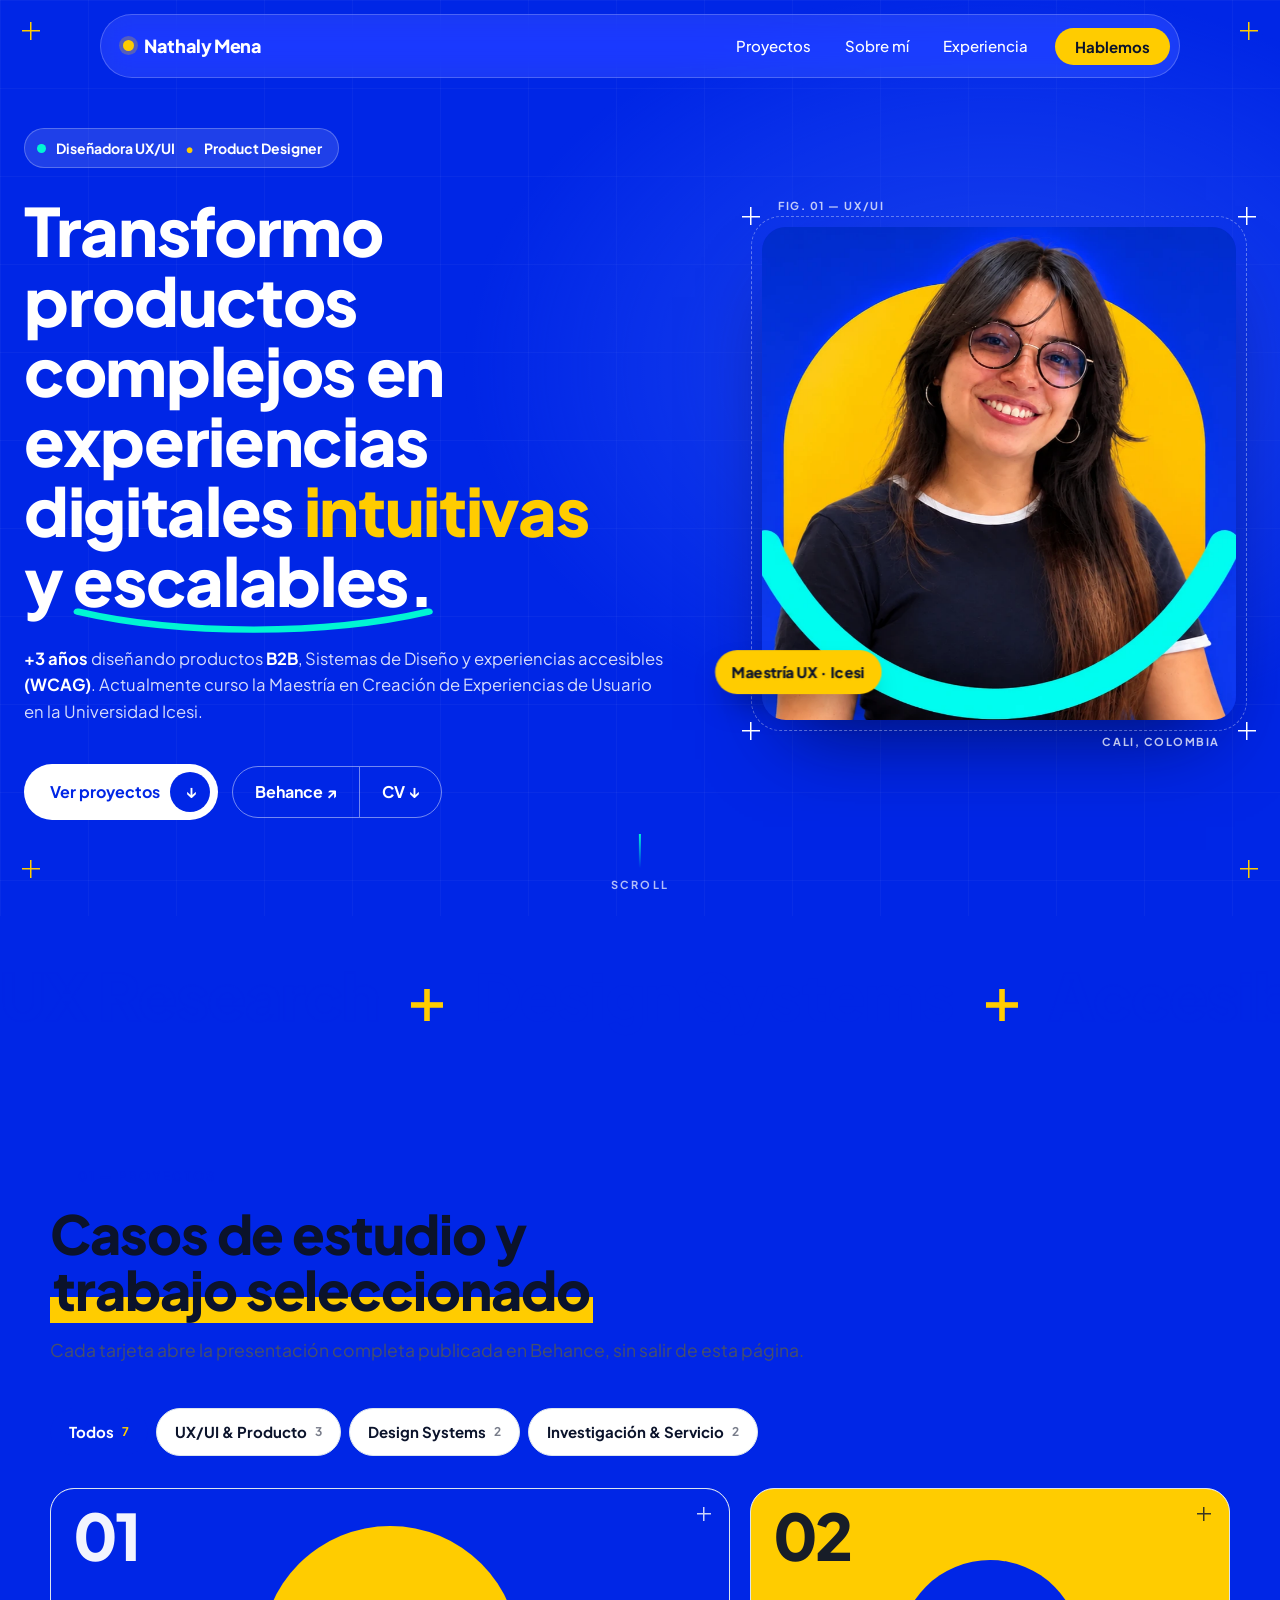
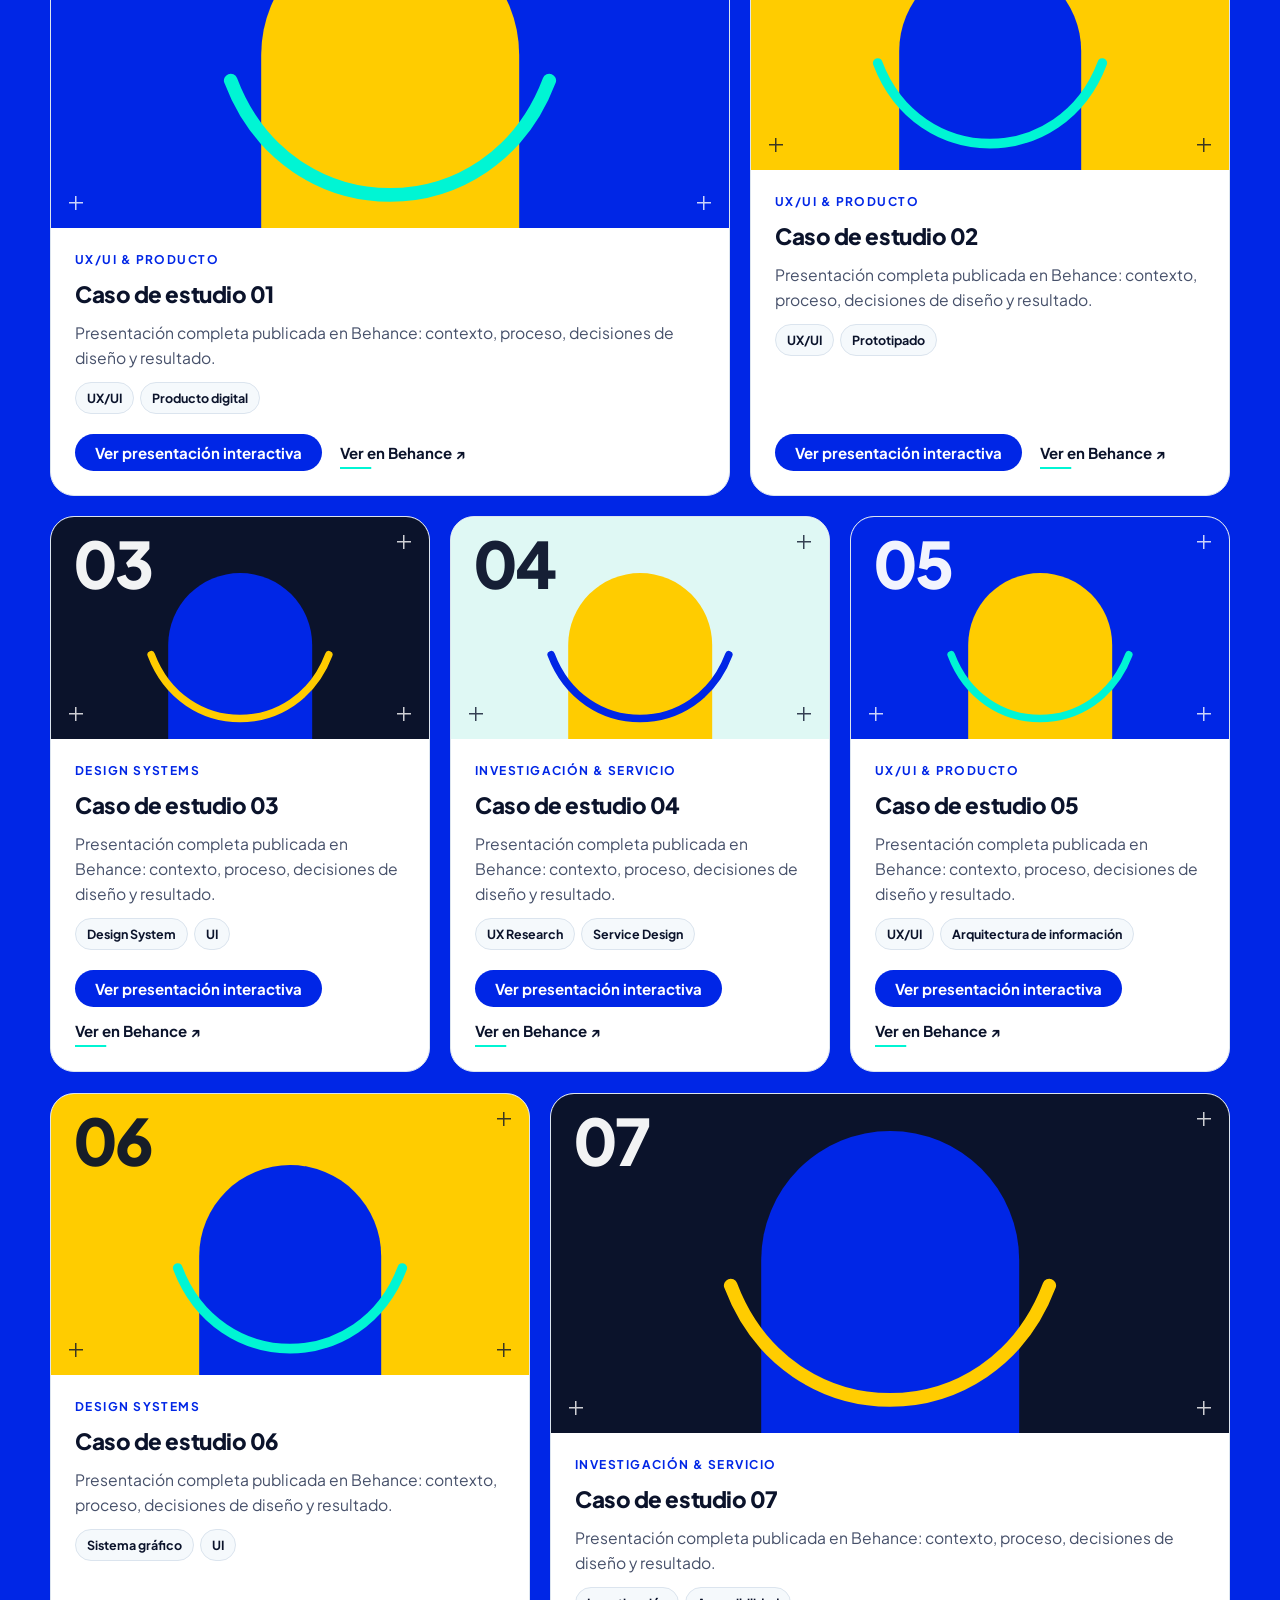
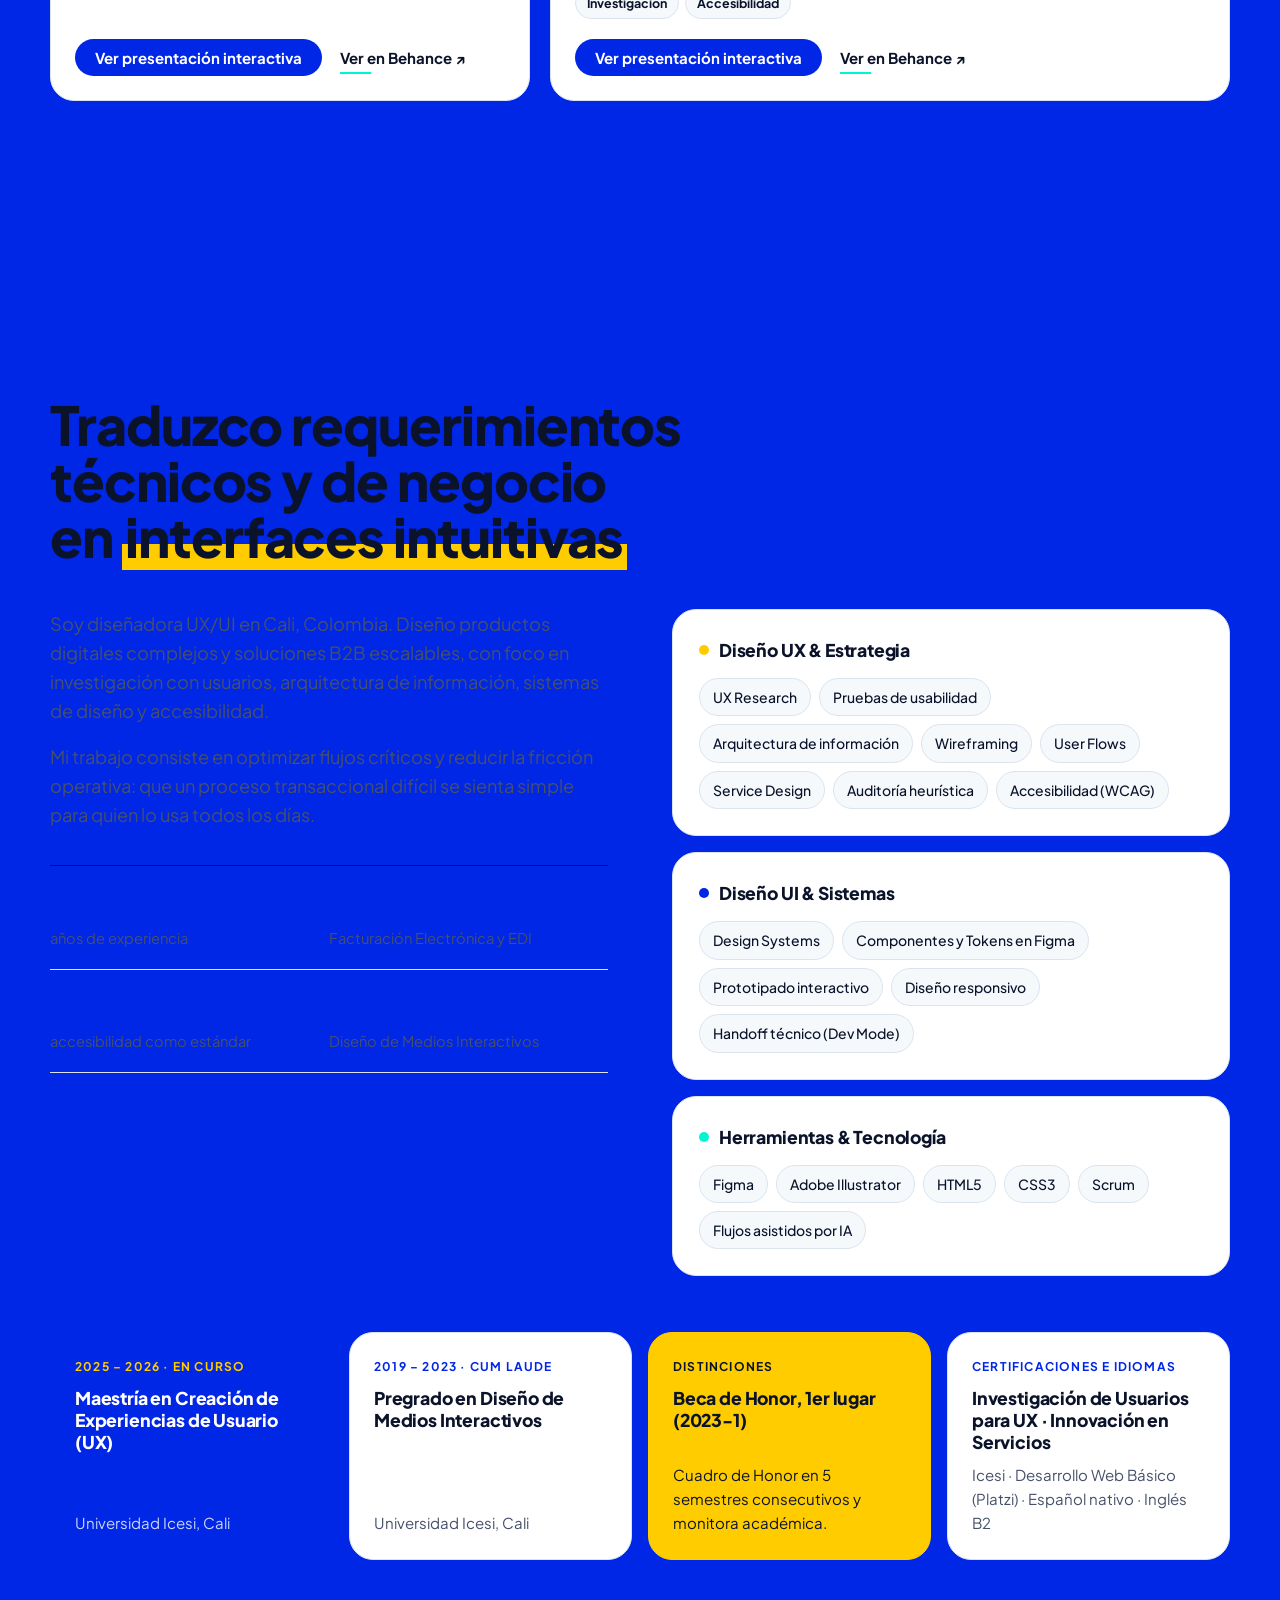
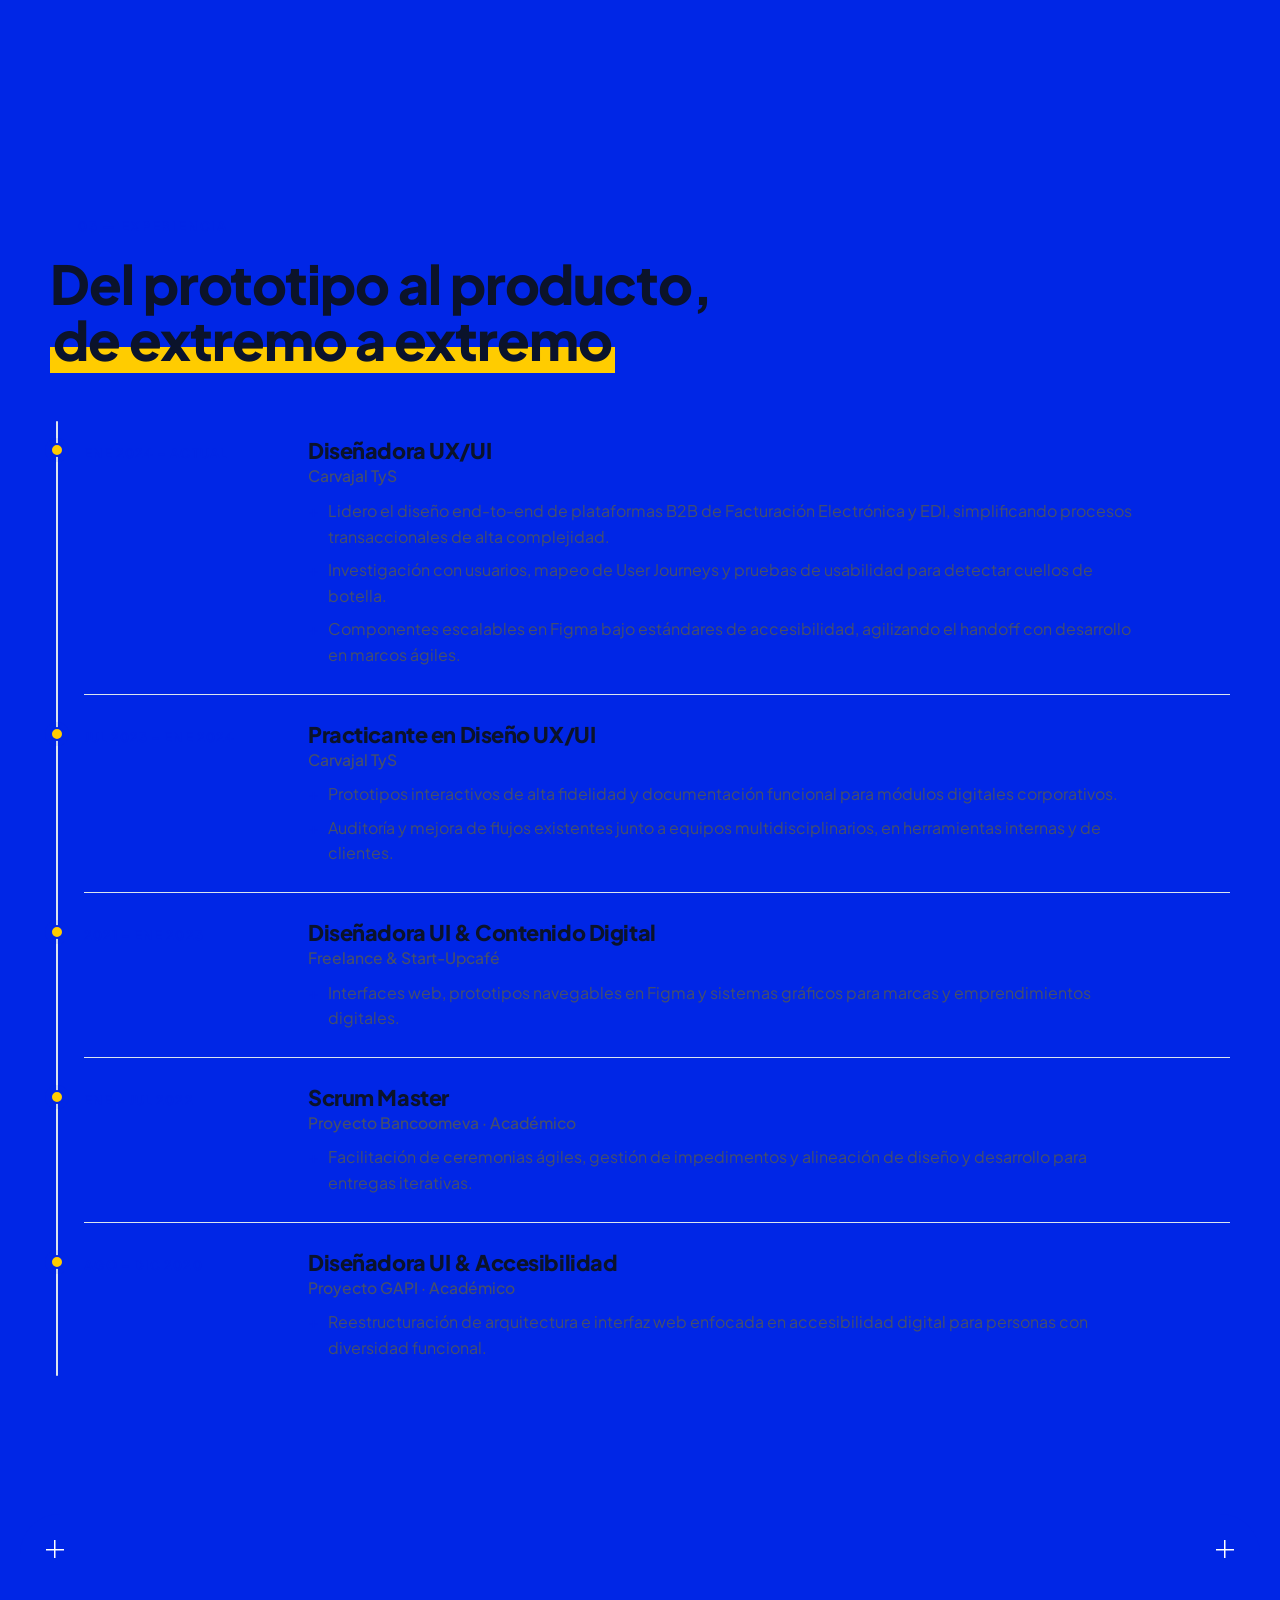
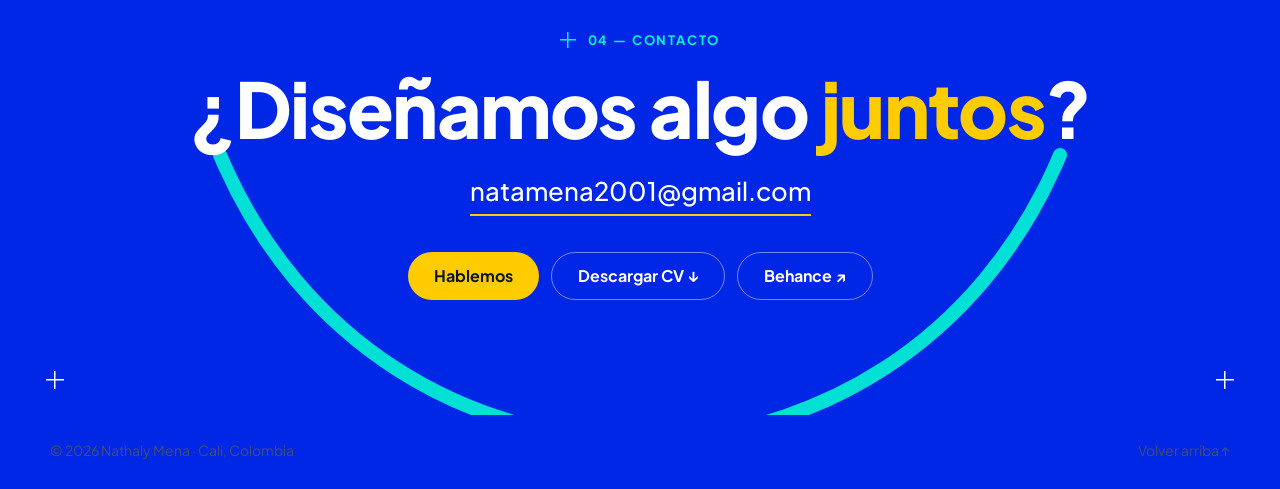
==== index.html @ 63a1308e "Add UX/UI portfolio site Co-Authored-By: Claude Fable 5.2 <noreply@anthropic.com> Claude-Session: ht" ====
<!DOCTYPE html>
<html lang="es">
<head>
<meta charset="utf-8">
<meta name="viewport" content="width=device-width, initial-scale=1">
<title>Nathaly Mena — Diseñadora UX/UI</title>
<meta name="description" content="Portafolio de Nathaly Mena, Diseñadora UX/UI y Product Designer. Productos B2B, Sistemas de Diseño y Accesibilidad (WCAG).">
<meta name="theme-color" content="#0026E6">
<link rel="preconnect" href="https://fonts.googleapis.com">
<link rel="preconnect" href="https://fonts.gstatic.com" crossorigin>
<link href="https://fonts.googleapis.com/css2?family=Plus+Jakarta+Sans:wght@400;500;700;800&display=swap" rel="stylesheet">
<script>document.documentElement.classList.add('js')</script>
<link rel="stylesheet" href="styles.css">
</head>
<body>

<div class="progress" aria-hidden="true"><span id="progressBar"></span></div>

<!-- Marcas de registro fijas (eco de la foto) -->
<div class="regmarks" aria-hidden="true">
  <i class="reg reg--tl"></i><i class="reg reg--tr"></i><i class="reg reg--bl"></i><i class="reg reg--br"></i>
</div>

<a class="skip" href="#proyectos">Saltar al contenido</a>

<!-- ============ NAV ============ -->
<nav class="nav" id="nav" aria-label="Principal">
  <a class="nav__brand" href="#inicio"><span class="nav__dot"></span>Nathaly Mena</a>
  <button class="nav__toggle" id="navToggle" aria-expanded="false" aria-controls="navLinks" aria-label="Abrir menú"><span></span><span></span></button>
  <div class="nav__links" id="navLinks">
    <a href="#proyectos">Proyectos</a>
    <a href="#sobre-mi">Sobre mí</a>
    <a href="#experiencia">Experiencia</a>
    <a class="btn btn--yellow btn--sm" href="#contacto">Hablemos</a>
  </div>
</nav>

<!-- ============ HERO ============ -->
<header class="hero" id="inicio">
  <div class="hero__panel">
    <div class="hero__grid" aria-hidden="true"></div>
    <div class="hero__inner">
      <div class="hero__copy">
        <p class="badge" data-reveal><span class="badge__pulse"></span>Diseñadora UX/UI <b>•</b> Product Designer</p>
        <h1 class="hero__title" data-reveal style="--d:.08s">
          Transformo productos complejos en experiencias digitales
          <span class="hl">intuitivas</span> y
          <span class="arc-word">escalables.<svg viewBox="0 0 300 26" preserveAspectRatio="none" aria-hidden="true"><path d="M4 4 C 90 30, 210 30, 296 4"/></svg></span>
        </h1>
        <p class="hero__sub" data-reveal style="--d:.16s">
          <strong>+3 años</strong> diseñando productos <strong>B2B</strong>, Sistemas de Diseño y experiencias accesibles
          <strong>(WCAG)</strong>. Actualmente curso la Maestría en Creación de Experiencias de Usuario en la Universidad Icesi.
        </p>
        <div class="hero__cta" data-reveal style="--d:.24s">
          <a class="btn btn--hero" href="#proyectos">Ver proyectos <span class="btn__ico" aria-hidden="true">↓</span></a>
          <span class="split">
            <a data-behance href="https://www.behance.net/" target="_blank" rel="noopener">Behance <span aria-hidden="true">↗</span></a>
            <a href="./assets/CV-Nathaly-Mena.pdf" download>CV <span aria-hidden="true">↓</span></a>
          </span>
        </div>
      </div>

      <div class="hero__visual" data-reveal style="--d:.2s">
        <div class="frame" id="frame">
          <i class="reg reg--tl"></i><i class="reg reg--tr"></i><i class="reg reg--bl"></i><i class="reg reg--br"></i>
          <div class="frame__img">
            <img src="./assets/nathaly-hero.png" alt="Retrato de Nathaly Mena sonriendo, sobre fondo azul con una cápsula amarilla y un arco turquesa" width="1672" height="941" fetchpriority="high">
          </div>
          <span class="frame__tag frame__tag--a">FIG. 01 — UX/UI</span>
          <span class="frame__tag frame__tag--b">Cali, Colombia</span>
          <span class="frame__chip">Maestría UX · Icesi</span>
        </div>
      </div>
    </div>
    <a class="hero__scroll" href="#proyectos" aria-label="Bajar a proyectos"><span></span>Scroll</a>
  </div>
</header>

<!-- ============ CINTA DE DISCIPLINAS ============ -->
<div class="tape" aria-hidden="true">
  <div class="tape__row" id="tape">
    <span>UX Research</span><i>+</i><span>Design Systems</span><i>+</i><span>Accesibilidad WCAG</span><i>+</i><span>Service Design</span><i>+</i><span>Prototipado</span><i>+</i><span>Arquitectura de información</span><i>+</i><span>UX Research</span><i>+</i><span>Design Systems</span><i>+</i><span>Accesibilidad WCAG</span><i>+</i>
  </div>
</div>

<main>
<!-- ============ PROYECTOS ============ -->
<section class="section" id="proyectos">
  <div class="wrap">
    <div class="head" data-reveal>
      <p class="eyebrow"><i class="plus"></i>01 — Proyectos</p>
      <h2>Casos de estudio y <mark>trabajo seleccionado</mark></h2>
      <p class="lead">Cada tarjeta abre la presentación completa publicada en Behance, sin salir de esta página.</p>
    </div>

    <div class="filters" role="group" aria-label="Filtrar proyectos por categoría" data-reveal id="filters"></div>

    <div class="grid" id="grid" aria-live="polite"></div>
  </div>
</section>

<!-- ============ SOBRE MÍ ============ -->
<section class="section" id="sobre-mi">
  <div class="wrap">
    <div class="head" data-reveal>
      <p class="eyebrow"><i class="plus"></i>02 — Sobre mí</p>
      <h2>Traduzco requerimientos técnicos y de negocio en <mark>interfaces intuitivas</mark></h2>
    </div>

    <div class="about">
      <div class="about__text" data-reveal>
        <p>Soy diseñadora UX/UI en Cali, Colombia. Diseño productos digitales complejos y soluciones B2B escalables, con foco en investigación con usuarios, arquitectura de información, sistemas de diseño y accesibilidad.</p>
        <p>Mi trabajo consiste en optimizar flujos críticos y reducir la fricción operativa: que un proceso transaccional difícil se sienta simple para quien lo usa todos los días.</p>
        <ul class="facts">
          <li><b>+3</b><span>años de experiencia</span></li>
          <li><b>B2B</b><span>Facturación Electrónica y EDI</span></li>
          <li><b>WCAG</b><span>accesibilidad como estándar</span></li>
          <li><b>Cum Laude</b><span>Diseño de Medios Interactivos</span></li>
        </ul>
      </div>

      <div class="about__cards">
        <article class="card" data-reveal="scale">
          <h3>Diseño UX &amp; Estrategia</h3>
          <ul class="chips"><li>UX Research</li><li>Pruebas de usabilidad</li><li>Arquitectura de información</li><li>Wireframing</li><li>User Flows</li><li>Service Design</li><li>Auditoría heurística</li><li>Accesibilidad (WCAG)</li></ul>
        </article>
        <article class="card" data-reveal="scale" style="--d:.08s">
          <h3>Diseño UI &amp; Sistemas</h3>
          <ul class="chips"><li>Design Systems</li><li>Componentes y Tokens en Figma</li><li>Prototipado interactivo</li><li>Diseño responsivo</li><li>Handoff técnico (Dev Mode)</li></ul>
        </article>
        <article class="card" data-reveal="scale" style="--d:.16s">
          <h3>Herramientas &amp; Tecnología</h3>
          <ul class="chips"><li>Figma</li><li>Adobe Illustrator</li><li>HTML5</li><li>CSS3</li><li>Scrum</li><li>Flujos asistidos por IA</li></ul>
        </article>
      </div>
    </div>

    <div class="edu">
      <article class="edu__item edu__item--blue" data-reveal="scale">
        <span class="edu__date">2025 – 2026 · En curso</span>
        <h3>Maestría en Creación de Experiencias de Usuario (UX)</h3>
        <p>Universidad Icesi, Cali</p>
      </article>
      <article class="edu__item" data-reveal="scale" style="--d:.08s">
        <span class="edu__date">2019 – 2023 · Cum Laude</span>
        <h3>Pregrado en Diseño de Medios Interactivos</h3>
        <p>Universidad Icesi, Cali</p>
      </article>
      <article class="edu__item edu__item--yellow" data-reveal="scale" style="--d:.16s">
        <span class="edu__date">Distinciones</span>
        <h3>Beca de Honor, 1er lugar (2023-1)</h3>
        <p>Cuadro de Honor en 5 semestres consecutivos y monitora académica.</p>
      </article>
      <article class="edu__item" data-reveal="scale" style="--d:.24s">
        <span class="edu__date">Certificaciones e idiomas</span>
        <h3>Investigación de Usuarios para UX · Innovación en Servicios</h3>
        <p>Icesi · Desarrollo Web Básico (Platzi) · Español nativo · Inglés B2</p>
      </article>
    </div>
  </div>
</section>

<!-- ============ EXPERIENCIA ============ -->
<section class="section" id="experiencia">
  <div class="wrap">
    <div class="head" data-reveal>
      <p class="eyebrow"><i class="plus"></i>03 — Experiencia</p>
      <h2>Del prototipo al producto, <mark>de extremo a extremo</mark></h2>
    </div>

    <ol class="timeline" id="timeline">
      <span class="timeline__fill" id="timelineFill" aria-hidden="true"></span>
      <li data-reveal>
        <div class="tl__when">Ene 2024 – Actual</div>
        <div class="tl__body">
          <h3>Diseñadora UX/UI <span>Carvajal TyS</span></h3>
          <ul>
            <li>Lidero el diseño end-to-end de plataformas B2B de Facturación Electrónica y EDI, simplificando procesos transaccionales de alta complejidad.</li>
            <li>Investigación con usuarios, mapeo de User Journeys y pruebas de usabilidad para detectar cuellos de botella.</li>
            <li>Componentes escalables en Figma bajo estándares de accesibilidad, agilizando el handoff con desarrollo en marcos ágiles.</li>
          </ul>
        </div>
      </li>
      <li data-reveal>
        <div class="tl__when">Jul 2023 – Ene 2024</div>
        <div class="tl__body">
          <h3>Practicante en Diseño UX/UI <span>Carvajal TyS</span></h3>
          <ul>
            <li>Prototipos interactivos de alta fidelidad y documentación funcional para módulos digitales corporativos.</li>
            <li>Auditoría y mejora de flujos existentes junto a equipos multidisciplinarios, en herramientas internas y de clientes.</li>
          </ul>
        </div>
      </li>
      <li data-reveal>
        <div class="tl__when">2021 – Ene 2023</div>
        <div class="tl__body">
          <h3>Diseñadora UI &amp; Contenido Digital <span>Freelance &amp; Start-Upcafé</span></h3>
          <ul>
            <li>Interfaces web, prototipos navegables en Figma y sistemas gráficos para marcas y emprendimientos digitales.</li>
          </ul>
        </div>
      </li>
      <li data-reveal>
        <div class="tl__when">Ene – Jul 2022</div>
        <div class="tl__body">
          <h3>Scrum Master <span>Proyecto Bancoomeva · Académico</span></h3>
          <ul>
            <li>Facilitación de ceremonias ágiles, gestión de impedimentos y alineación de diseño y desarrollo para entregas iterativas.</li>
          </ul>
        </div>
      </li>
      <li data-reveal>
        <div class="tl__when">Ago – Dic 2020</div>
        <div class="tl__body">
          <h3>Diseñadora UI &amp; Accesibilidad <span>Proyecto GAPI · Académico</span></h3>
          <ul>
            <li>Reestructuración de arquitectura e interfaz web enfocada en accesibilidad digital para personas con diversidad funcional.</li>
          </ul>
        </div>
      </li>
    </ol>
  </div>
</section>
</main>

<!-- ============ CONTACTO ============ -->
<footer class="contact" id="contacto">
  <div class="contact__panel" data-reveal="scale">
    <i class="reg reg--tl"></i><i class="reg reg--tr"></i><i class="reg reg--bl"></i><i class="reg reg--br"></i>
    <svg class="contact__arc" viewBox="0 0 900 320" aria-hidden="true"><path d="M30 20 C 190 400, 710 400, 870 20"/></svg>
    <p class="eyebrow eyebrow--light"><i class="plus"></i>04 — Contacto</p>
    <h2>¿Diseñamos algo <span class="hl">juntos</span>?</h2>
    <a class="contact__mail" href="mailto:natamena2001@gmail.com">natamena2001@gmail.com</a>
    <div class="contact__cta">
      <a class="btn btn--yellow" href="mailto:natamena2001@gmail.com">Hablemos</a>
      <a class="btn btn--ghost" href="./assets/CV-Nathaly-Mena.pdf" download>Descargar CV ↓</a>
      <a class="btn btn--ghost" data-behance href="https://www.behance.net/" target="_blank" rel="noopener">Behance ↗</a>
    </div>
  </div>
  <div class="foot wrap">
    <span>© <span id="year"></span> Nathaly Mena · Cali, Colombia</span>
    <a href="#inicio">Volver arriba ↑</a>
  </div>
</footer>

<!-- ============ MODAL BEHANCE ============ -->
<dialog class="modal" id="modal" aria-labelledby="modalTitle">
  <div class="modal__bar">
    <div>
      <p class="modal__cat" id="modalCat"></p>
      <h3 id="modalTitle"></h3>
    </div>
    <div class="modal__tools">
      <span class="modal__count" id="modalCount"></span>
      <button class="icon" id="modalPrev" aria-label="Proyecto anterior">←</button>
      <button class="icon" id="modalNext" aria-label="Proyecto siguiente">→</button>
      <a class="btn btn--sm btn--line" id="modalLink" target="_blank" rel="noopener">Abrir en Behance ↗</a>
      <button class="icon icon--close" id="modalClose" aria-label="Cerrar presentación">✕</button>
    </div>
  </div>
  <div class="modal__stage" id="modalStage">
    <div class="modal__loader" id="modalLoader"><i class="reg"></i><span>Cargando presentación…</span></div>
  </div>
</dialog>

<script src="script.js"></script>
</body>
</html>
---- styles.css ----
/* =========================================================
   Nathaly Mena — Portafolio UX/UI
   ========================================================= */
:root{
  --blue:#0026E6; --yellow:#FFCC00; --teal:#00F5D4;
  --base:#F5F9FC; --ink:#0B132B;
  --ink-2:#46506a; --line:#dbe4ee; --white:#fff;
  --r:24px; --ease:cubic-bezier(.2,.7,.2,1);
  --hero-p:0;               /* progreso de salida del hero (0→1), lo fija JS */
  --font:"Plus Jakarta Sans",system-ui,-apple-system,"Segoe UI",sans-serif;
}
*,*::before,*::after{box-sizing:border-box}
html{scroll-behavior:smooth;scroll-padding-top:96px;-webkit-text-size-adjust:100%}
body{
  margin:0;font-family:var(--font);color:var(--ink);line-height:1.6;font-size:17px;
  /* transición de color ligada al scroll: azul → base */
  background:color-mix(in srgb,var(--blue) calc((1 - var(--hero-p))*100%),var(--base));
  -webkit-font-smoothing:antialiased;overflow-x:hidden;
}
h1,h2,h3,p,ul,ol{margin:0}
ul,ol{padding:0;list-style:none}
a{color:inherit;text-decoration:none}
img{max-width:100%;display:block}
button{font:inherit;color:inherit;cursor:pointer;border:0;background:none}
h1,h2{letter-spacing:-.02em;font-weight:800;line-height:1.05;text-wrap:balance}
:focus-visible{outline:3px solid var(--teal);outline-offset:3px;border-radius:6px}
.wrap{width:min(1180px,100% - 48px);margin-inline:auto}
.skip{position:fixed;left:16px;top:-80px;z-index:200;background:var(--yellow);padding:10px 16px;border-radius:10px;font-weight:700}
.skip:focus{top:16px}

/* ---------- Barra de progreso ---------- */
.progress{position:fixed;inset:0 0 auto 0;height:3px;z-index:120;pointer-events:none}
.progress span{display:block;height:100%;transform-origin:0 50%;transform:scaleX(0);
  background:linear-gradient(90deg,var(--blue),var(--yellow))}
body:not(.past-hero) .progress span{background:linear-gradient(90deg,var(--teal),var(--yellow))}

/* ---------- Marcas de registro (+) ---------- */
.reg,.plus{position:absolute;width:18px;height:18px;display:block;color:inherit;
  background:
    linear-gradient(currentColor,currentColor) center/100% 1.5px no-repeat,
    linear-gradient(currentColor,currentColor) center/1.5px 100% no-repeat;
  transition:color .5s,transform .8s var(--ease)}
.reg--tl{top:0;left:0}.reg--tr{top:0;right:0}.reg--bl{bottom:0;left:0}.reg--br{bottom:0;right:0}
.regmarks{position:fixed;inset:22px;z-index:90;pointer-events:none;color:#fff}
.regmarks .reg{transform:rotate(var(--rot,0deg))}
.past-hero .regmarks{color:var(--blue)}
.regmarks.is-lit{color:var(--yellow)}
.past-hero .regmarks.is-lit{color:var(--teal);filter:drop-shadow(0 0 6px rgba(0,245,212,.8))}
@media (max-width:900px){.regmarks{display:none}}

/* ---------- Botones ---------- */
.btn{display:inline-flex;align-items:center;gap:10px;padding:15px 26px;border-radius:999px;font-weight:700;
  font-size:16px;line-height:1;transition:transform .35s var(--ease),box-shadow .35s,background .25s,color .25s;white-space:nowrap}
.btn:hover{transform:translateY(-2px)}
.btn--sm{padding:11px 20px;font-size:15px}
.btn--yellow{background:var(--yellow);color:var(--ink)}
.btn--yellow:hover{box-shadow:0 10px 30px -8px rgba(255,204,0,.75)}
.btn--blue{background:var(--blue);color:#fff}
.btn--blue:hover{box-shadow:0 12px 28px -10px rgba(0,38,230,.7)}
.btn--hero{background:#fff;color:var(--blue);padding:8px 8px 8px 26px}
.btn--hero:hover{box-shadow:0 14px 34px -12px rgba(0,0,0,.5)}
.btn__ico{display:grid;place-items:center;width:40px;height:40px;border-radius:50%;background:var(--blue);color:#fff;transition:background .25s,color .25s,transform .35s var(--ease)}
.btn--hero:hover .btn__ico{background:var(--yellow);color:var(--ink);transform:translateY(3px)}
.btn--ghost{border:1.5px solid rgba(255,255,255,.45);color:#fff}
.btn--ghost:hover{background:#fff;color:var(--blue);border-color:#fff}
.btn--line{border:1.5px solid var(--line);color:var(--ink)}
.btn--line:hover{border-color:var(--blue);color:var(--blue)}
.split{display:inline-flex;border:1.5px solid rgba(255,255,255,.45);border-radius:999px;overflow:hidden;font-weight:700;font-size:16px}
.split a{padding:17px 22px;line-height:1;transition:background .25s,color .25s}
.split a+a{border-left:1.5px solid rgba(255,255,255,.45)}
.split a:hover{background:var(--yellow);color:var(--ink)}

/* ---------- Nav (glassmorphism) ---------- */
.nav{position:fixed;top:14px;left:50%;translate:-50% 0;z-index:100;width:min(1080px,100% - 28px);
  display:flex;align-items:center;justify-content:space-between;gap:16px;padding:9px 9px 9px 22px;border-radius:999px;
  color:#fff;background:rgba(255,255,255,.1);border:1px solid rgba(255,255,255,.22);
  -webkit-backdrop-filter:blur(16px) saturate(160%);backdrop-filter:blur(16px) saturate(160%);
  transition:background .45s,color .45s,border-color .45s,box-shadow .45s}
.past-hero .nav{color:var(--ink);background:rgba(245,249,252,.72);border-color:rgba(11,19,43,.08);box-shadow:0 10px 40px -18px rgba(11,19,43,.3)}
.nav__brand{display:flex;align-items:center;gap:10px;font-weight:800;letter-spacing:-.02em;font-size:18px}
.nav__dot{width:11px;height:11px;border-radius:50%;background:var(--yellow);box-shadow:0 0 0 4px rgba(255,204,0,.25)}
.nav__links{display:flex;align-items:center;gap:4px}
.nav__links>a:not(.btn){padding:10px 15px;border-radius:999px;font-weight:500;font-size:15px;position:relative;transition:background .25s}
.nav__links>a:not(.btn):hover{background:rgba(255,255,255,.16)}
.past-hero .nav__links>a:not(.btn):hover{background:rgba(0,38,230,.08)}
.nav__links>a.is-active::after{content:"";position:absolute;left:15px;right:15px;bottom:4px;height:2px;border-radius:2px;background:var(--teal)}
.past-hero .nav__links>a.is-active::after{background:var(--blue)}
.nav__links .btn{margin-left:8px}
.nav__toggle{display:none;width:44px;height:44px;border-radius:50%;position:relative}
.nav__toggle span{position:absolute;left:12px;right:12px;height:2px;background:currentColor;border-radius:2px;transition:transform .3s,top .3s}
.nav__toggle span:first-child{top:17px}.nav__toggle span:last-child{top:25px}
.nav__toggle[aria-expanded=true] span:first-child{top:21px;transform:rotate(45deg)}
.nav__toggle[aria-expanded=true] span:last-child{top:21px;transform:rotate(-45deg)}
@media (max-width:760px){
  .nav{border-radius:26px;flex-wrap:wrap;padding:8px 8px 8px 18px}
  .nav__toggle{display:block}
  .nav__links{flex-basis:100%;flex-direction:column;align-items:stretch;gap:2px;display:none;padding:6px 4px 8px}
  .nav.is-open{background:rgba(11,19,43,.9);color:#fff}
  .nav.is-open .nav__links{display:flex}
  .nav__links .btn{margin:8px 0 0;justify-content:center}
}

/* ---------- Hero ---------- */
.hero{position:relative}
.hero__panel{position:relative;min-height:100svh;background:var(--blue);color:#fff;overflow:hidden;display:flex;align-items:center;
  transform-origin:50% 100%;
  transform:scale(calc(1 - var(--hero-p)*.05));
  border-radius:calc(var(--hero-p)*44px)}
.hero__grid{position:absolute;inset:0;opacity:.5;
  background:
    radial-gradient(60% 60% at 78% 40%,rgba(64,110,255,.9),transparent 70%),
    linear-gradient(rgba(255,255,255,.07) 1px,transparent 1px) 0 0/100% 88px,
    linear-gradient(90deg,rgba(255,255,255,.07) 1px,transparent 1px) 0 0/88px 100%;
  transform:translateY(calc(var(--hero-p)*60px))}
.hero__inner{position:relative;width:min(1240px,100% - 48px);margin-inline:auto;padding:128px 0 96px;
  display:grid;grid-template-columns:1.12fr .88fr;gap:clamp(32px,5vw,80px);align-items:center}
.hero__copy{transform:translateY(calc(var(--hero-p)*-40px));opacity:calc(1 - var(--hero-p)*.9)}
.badge{display:inline-flex;align-items:center;gap:10px;padding:8px 16px 8px 12px;border-radius:999px;font-size:14px;font-weight:700;
  background:rgba(255,255,255,.12);border:1px solid rgba(255,255,255,.25);margin-bottom:28px}
.badge b{color:var(--yellow)}
.badge__pulse{width:9px;height:9px;border-radius:50%;background:var(--teal);animation:pulse 2.4s infinite}
@keyframes pulse{0%{box-shadow:0 0 0 0 rgba(0,245,212,.7)}80%,100%{box-shadow:0 0 0 10px rgba(0,245,212,0)}}
.hero__title{font-size:clamp(2.4rem,5.2vw,4.5rem)}
.hl{color:var(--yellow)}
.arc-word{position:relative;display:inline-block;white-space:nowrap}
.arc-word svg{position:absolute;left:0;right:0;bottom:-.24em;width:100%;height:.36em;overflow:visible}
.arc-word path,.contact__arc path{fill:none;stroke:var(--teal);stroke-width:7;stroke-linecap:round;
  stroke-dasharray:320;stroke-dashoffset:320;animation:draw 1.2s .9s var(--ease) forwards}
@keyframes draw{to{stroke-dashoffset:0}}
.hero__sub{margin-top:30px;max-width:54ch;font-size:clamp(1rem,1.3vw,1.16rem);color:rgba(255,255,255,.84)}
.hero__sub strong{color:#fff;font-weight:700}
.hero__cta{display:flex;flex-wrap:wrap;gap:14px;margin-top:38px;align-items:center}

.hero__visual{perspective:1100px;transform:translateY(calc(var(--hero-p)*50px))}
.frame{--mx:0;--my:0;position:relative;padding:20px;color:#fff;
  transform:rotateY(calc(var(--mx)*5deg)) rotateX(calc(var(--my)*-5deg));
  transition:transform .5s var(--ease);transform-style:preserve-3d;animation:float 7s ease-in-out infinite}
@keyframes float{50%{translate:0 -12px}}
.frame::before{content:"";position:absolute;inset:9px;border:1px dashed rgba(255,255,255,.35);border-radius:30px;pointer-events:none}
.frame .reg{transform:rotate(calc(var(--hero-p)*180deg + var(--mx)*40deg));color:#fff}
.frame:hover .reg{color:var(--yellow)}
.frame__img{border-radius:var(--r);overflow:hidden;aspect-ratio:1/1.04;box-shadow:0 40px 80px -30px rgba(0,8,60,.75);background:#0a2be0}
.frame__img img{width:100%;height:100%;object-fit:cover;object-position:50% 40%;
  transform:scale(1.1) translate(calc(var(--mx)*-14px),calc(var(--my)*-14px));transition:transform .5s var(--ease)}
.frame__tag{position:absolute;font-size:11px;font-weight:700;letter-spacing:.14em;text-transform:uppercase;color:rgba(255,255,255,.75)}
.frame__tag--a{top:-10px;left:36px}
.frame__tag--b{bottom:-10px;right:36px}
.frame__chip{position:absolute;left:-14px;bottom:56px;background:var(--yellow);color:var(--ink);font-weight:800;font-size:14px;
  padding:10px 16px;border-radius:999px;box-shadow:0 14px 30px -12px rgba(0,0,0,.5);
  transform:translateZ(50px) translate(calc(var(--mx)*16px),calc(var(--my)*16px));transition:transform .5s var(--ease)}
.hero__scroll{position:absolute;left:50%;bottom:22px;translate:-50% 0;display:flex;flex-direction:column;align-items:center;gap:8px;
  font-size:11px;letter-spacing:.2em;text-transform:uppercase;font-weight:700;color:rgba(255,255,255,.7);opacity:calc(1 - var(--hero-p)*4)}
.hero__scroll span{width:1.5px;height:34px;background:linear-gradient(var(--teal),transparent);animation:drip 1.8s infinite}
@keyframes drip{0%{transform:scaleY(0);transform-origin:top}50%{transform:scaleY(1);transform-origin:top}51%{transform-origin:bottom}100%{transform:scaleY(0);transform-origin:bottom}}
@media (max-width:920px){
  .hero__inner{grid-template-columns:1fr;padding:112px 0 84px}
  .hero__visual{max-width:460px;width:100%;margin-inline:auto}
  .frame__chip{left:6px}
  .hero__scroll{display:none}
}

/* ---------- Cinta ---------- */
.tape{overflow:hidden;padding:44px 0 8px}
.tape__row{display:flex;gap:28px;align-items:center;white-space:nowrap;width:max-content;will-change:transform;
  font-weight:800;letter-spacing:-.02em;font-size:clamp(2rem,5vw,4rem);line-height:1.1}
.tape__row span{color:transparent;-webkit-text-stroke:1.5px color-mix(in srgb,var(--blue) 45%,transparent)}
.tape__row span:nth-of-type(3n+2){color:var(--blue);-webkit-text-stroke:0}
.tape__row i{font-style:normal;color:var(--yellow);font-weight:500}

/* ---------- Secciones ---------- */
.section{padding:clamp(72px,10vw,136px) 0}
.head{max-width:860px;margin-bottom:44px}
.head h2,.contact h2{font-size:clamp(2rem,4.2vw,3.5rem)}
.eyebrow{display:flex;align-items:center;gap:12px;font-size:13px;font-weight:700;letter-spacing:.14em;text-transform:uppercase;color:var(--blue);margin-bottom:18px}
.eyebrow--light{color:var(--teal);justify-content:center}
.plus{position:static;flex:none;width:16px;height:16px}
.js [data-reveal] .plus{transform:rotate(-180deg) scale(.4)}
.js .is-in .plus{transform:none;transition-delay:.25s}
mark{background:linear-gradient(transparent 62%,var(--yellow) 62%) no-repeat 0 0/0% 100%;color:inherit;transition:background-size 1s .35s var(--ease);padding:0 .06em}
.is-in mark,html:not(.js) mark{background-size:100% 100%}
.lead{margin-top:18px;color:var(--ink-2);font-size:1.1rem;max-width:60ch}

/* ---------- Reveal ---------- */
.js [data-reveal]{opacity:0;transform:translateY(30px);transition:opacity .8s var(--ease) var(--d,0s),transform .9s var(--ease) var(--d,0s)}
.js [data-reveal=scale]{transform:translateY(24px) scale(.94)}
.js [data-reveal].is-in{opacity:1;transform:none}

/* ---------- Filtros ---------- */
.filters{display:flex;flex-wrap:wrap;gap:8px;margin-bottom:32px}
.filter{padding:11px 18px;border-radius:999px;border:1.5px solid var(--line);background:#fff;font-weight:700;font-size:15px;
  display:inline-flex;gap:8px;align-items:center;transition:background .25s,color .25s,border-color .25s,transform .3s var(--ease)}
.filter small{font-size:12px;font-weight:700;opacity:.55}
.filter:hover{border-color:var(--blue);color:var(--blue);transform:translateY(-1px)}
.filter[aria-pressed=true]{background:var(--blue);border-color:var(--blue);color:#fff}
.filter[aria-pressed=true] small{color:var(--yellow);opacity:1}

/* ---------- Grid de proyectos (bento) ---------- */
.grid{display:grid;grid-template-columns:repeat(12,1fr);gap:20px}
.pcard{grid-column:span 4;display:flex;flex-direction:column;background:#fff;border:1.5px solid var(--line);border-radius:var(--r);overflow:hidden;
  transition:transform .5s var(--ease),border-color .3s,box-shadow .5s}
.pcard:nth-child(7n+1),.pcard:nth-child(7n+7){grid-column:span 7}
.pcard:nth-child(7n+2),.pcard:nth-child(7n+6){grid-column:span 5}
.grid[data-count="1"] .pcard,.grid[data-count="2"] .pcard{grid-column:span 6}
.grid[data-count="3"] .pcard{grid-column:span 4}
.js .pcard{opacity:0}
.js .grid.is-in .pcard{animation:cardIn .8s var(--ease) calc(var(--i)*70ms) forwards}
@keyframes cardIn{from{opacity:0;transform:translateY(26px) scale(.94)}to{opacity:1;transform:none}}
.pcard:hover,.pcard:focus-within{border-color:var(--blue);box-shadow:0 30px 60px -34px rgba(0,38,230,.55)}
.pcard__cover{position:relative;aspect-ratio:16/9.4;overflow:hidden;display:block;width:100%;text-align:left;background:var(--c-bg,var(--blue));color:var(--c-fg,#fff)}
.pcard:nth-child(7n+1) .pcard__cover,.pcard:nth-child(7n+7) .pcard__cover{aspect-ratio:16/8}
.pcard__cover img{position:absolute;inset:0;width:100%;height:100%;object-fit:cover;transition:transform .9s var(--ease)}
.pcard:hover .pcard__cover img{transform:scale(1.05)}
/* portada generativa (cuando aún no hay imagen) */
.gen{position:absolute;inset:0}
.gen__cap{position:absolute;left:50%;bottom:-6%;width:38%;aspect-ratio:1/1.25;translate:-50% 0;border-radius:999px 999px 0 0;background:var(--c-cap,var(--yellow));transition:transform .8s var(--ease)}
.gen svg{position:absolute;left:50%;bottom:6%;width:50%;translate:-50% 0;overflow:visible}
.gen path{fill:none;stroke:var(--c-arc,var(--teal));stroke-width:16;stroke-linecap:round;stroke-dasharray:520;stroke-dashoffset:0;transition:stroke-dashoffset .9s var(--ease)}
.gen__num{position:absolute;left:22px;top:14px;font-weight:800;font-size:clamp(2.6rem,5vw,4.4rem);letter-spacing:-.04em;line-height:1;opacity:.95}
.gen .reg{inset:auto;width:14px;height:14px;opacity:.8}
.gen .reg--tr{top:18px;right:18px}.gen .reg--br{bottom:18px;right:18px}.gen .reg--bl{bottom:18px;left:18px}
.pcard:hover .gen__cap{transform:translateY(-8%) scale(1.04)}
.pcard:hover .gen path{animation:redraw 1s var(--ease)}
@keyframes redraw{from{stroke-dashoffset:520}to{stroke-dashoffset:0}}
.pcard:hover .gen .reg{transform:rotate(90deg)}
.pcard__play{position:absolute;right:16px;top:16px;display:flex;align-items:center;gap:8px;background:rgba(11,19,43,.82);color:#fff;font-size:13px;font-weight:700;
  padding:8px 14px;border-radius:999px;opacity:0;transform:translateY(-6px);transition:opacity .3s,transform .4s var(--ease)}
.pcard:hover .pcard__play,.pcard__cover:focus-visible .pcard__play{opacity:1;transform:none}
.pcard__body{padding:22px 24px 24px;display:flex;flex-direction:column;gap:12px;flex:1}
.pcard__cat{font-size:12px;font-weight:700;letter-spacing:.12em;text-transform:uppercase;color:var(--blue)}
.pcard h3{font-size:1.4rem;font-weight:800;letter-spacing:-.02em;line-height:1.2}
.pcard p{color:var(--ink-2);font-size:.98rem}
.tags{display:flex;flex-wrap:wrap;gap:6px}
.tags li{font-size:12.5px;font-weight:700;padding:5px 11px;border-radius:999px;background:var(--base);border:1px solid var(--line)}
.pcard:hover .tags li:first-child{background:var(--yellow);border-color:var(--yellow)}
.pcard__actions{display:flex;flex-wrap:wrap;gap:8px 18px;align-items:center;margin-top:auto;padding-top:8px}
.link{font-weight:700;font-size:15px;position:relative;padding:4px 0}
.link::after{content:"";position:absolute;left:0;right:0;bottom:0;height:2px;background:var(--teal);transform:scaleX(.25);transform-origin:left;transition:transform .4s var(--ease),background .3s}
.link:hover::after{transform:scaleX(1);background:var(--blue)}
.empty{grid-column:1/-1;padding:48px;text-align:center;color:var(--ink-2);border:1.5px dashed var(--line);border-radius:var(--r)}
@media (max-width:980px){.pcard,.pcard:nth-child(n){grid-column:span 6!important}}
@media (max-width:640px){.pcard,.pcard:nth-child(n){grid-column:1/-1!important}.pcard__cover,.pcard:nth-child(n) .pcard__cover{aspect-ratio:16/10}}

/* ---------- Sobre mí ---------- */
.about{display:grid;grid-template-columns:1fr 1fr;gap:clamp(28px,5vw,72px);align-items:start}
.about__text{position:sticky;top:110px}
.about__text p{font-size:1.14rem;color:var(--ink-2)}
.about__text p+p{margin-top:16px}
.facts{display:grid;grid-template-columns:1fr 1fr;gap:0;margin-top:36px;border-top:1.5px solid var(--ink)}
.facts li{padding:18px 16px 18px 0;border-bottom:1px solid var(--line)}
.facts b{display:block;font-size:clamp(1.6rem,2.8vw,2.3rem);font-weight:800;letter-spacing:-.03em;line-height:1.1;color:var(--blue)}
.facts span{font-size:.92rem;color:var(--ink-2)}
.about__cards{display:grid;gap:16px}
.card{background:#fff;border:1.5px solid var(--line);border-radius:var(--r);padding:26px;transition:border-color .3s,opacity .8s var(--ease) var(--d,0s),transform .9s var(--ease) var(--d,0s)}
.card:hover{border-color:var(--blue)}
.card h3{font-size:1.1rem;font-weight:800;letter-spacing:-.01em;margin-bottom:14px;display:flex;align-items:center;gap:10px}
.card h3::before{content:"";width:10px;height:10px;border-radius:50%;background:var(--yellow)}
.card:nth-child(2) h3::before{background:var(--blue)}.card:nth-child(3) h3::before{background:var(--teal)}
.chips{display:flex;flex-wrap:wrap;gap:8px}
.chips li{padding:7px 13px;border-radius:999px;font-size:14px;font-weight:500;background:var(--base);border:1px solid var(--line);transition:background .25s,color .25s,border-color .25s,transform .3s var(--ease)}
.chips li:hover{background:var(--blue);color:#fff;border-color:var(--blue);transform:translateY(-2px)}
.edu{display:grid;grid-template-columns:repeat(4,1fr);gap:16px;margin-top:56px}
.edu__item{background:#fff;border:1.5px solid var(--line);border-radius:var(--r);padding:24px;display:flex;flex-direction:column;gap:10px;min-height:210px}
.edu__item h3{font-size:1.1rem;font-weight:800;letter-spacing:-.01em;line-height:1.25}
.edu__item p{font-size:.94rem;color:var(--ink-2);margin-top:auto}
.edu__date{font-size:12px;font-weight:700;letter-spacing:.1em;text-transform:uppercase;color:var(--blue)}
.edu__item--blue{background:var(--blue);border-color:var(--blue);color:#fff}
.edu__item--blue .edu__date{color:var(--yellow)}.edu__item--blue p{color:rgba(255,255,255,.8)}
.edu__item--yellow{background:var(--yellow);border-color:var(--yellow)}
.edu__item--yellow .edu__date,.edu__item--yellow p{color:var(--ink)}
@media (max-width:980px){.about{grid-template-columns:1fr}.about__text{position:static}.edu{grid-template-columns:1fr 1fr}}
@media (max-width:560px){.edu{grid-template-columns:1fr}.edu__item{min-height:0}}

/* ---------- Timeline ---------- */
.timeline{position:relative;display:grid;gap:0;padding-left:34px}
.timeline::before,.timeline__fill{content:"";position:absolute;left:6px;top:10px;bottom:10px;width:2px;background:var(--line);border-radius:2px}
.timeline__fill{background:linear-gradient(var(--blue),var(--teal));transform-origin:top;transform:scaleY(var(--fill,0))}
.timeline>li{position:relative;display:grid;grid-template-columns:200px 1fr;gap:24px;padding:26px 0;border-bottom:1px solid var(--line)}
.timeline>li:last-child{border-bottom:0}
.timeline>li::before{content:"";position:absolute;left:-34px;top:32px;width:14px;height:14px;border-radius:50%;background:var(--base);border:2px solid var(--line);transition:background .4s,border-color .4s,box-shadow .4s}
.timeline>li.is-in::before{background:var(--yellow);border-color:var(--blue);box-shadow:0 0 0 5px rgba(0,38,230,.1)}
.tl__when{font-size:13px;font-weight:700;letter-spacing:.08em;text-transform:uppercase;color:var(--blue);padding-top:6px}
.tl__body h3{font-size:1.35rem;font-weight:800;letter-spacing:-.02em;line-height:1.25}
.tl__body h3 span{display:block;font-size:.98rem;font-weight:500;color:var(--ink-2);letter-spacing:0;margin-top:2px}
.tl__body ul{margin-top:12px;display:grid;gap:8px;max-width:70ch}
.tl__body ul li{position:relative;padding-left:20px;color:var(--ink-2);font-size:1rem}
.tl__body ul li::before{content:"+";position:absolute;left:0;color:var(--blue);font-weight:700}
@media (max-width:720px){.timeline>li{grid-template-columns:1fr;gap:6px}}

/* ---------- Contacto ---------- */
.contact{padding:0 0 28px}
.contact__panel{position:relative;width:min(1240px,100% - 32px);margin-inline:auto;background:var(--blue);color:#fff;border-radius:40px;
  padding:clamp(64px,9vw,120px) 28px;text-align:center;overflow:hidden}
.contact__panel .reg{margin:26px;color:#fff;transform:rotate(var(--rot,0deg))}
.contact__arc{position:absolute;left:50%;bottom:-8%;width:min(900px,120%);translate:-50% 0;opacity:.9;pointer-events:none}
.contact__arc path{stroke-width:14;stroke-dasharray:1400;stroke-dashoffset:1400;animation:none;transition:stroke-dashoffset 1.6s .3s var(--ease)}
.is-in .contact__arc path,html:not(.js) .contact__arc path{stroke-dashoffset:0}
.contact h2{position:relative;font-size:clamp(2.4rem,6vw,5rem)}
.contact__mail{position:relative;display:inline-block;margin-top:22px;font-size:clamp(1.05rem,2.4vw,1.6rem);font-weight:500;border-bottom:2px solid var(--yellow);padding-bottom:2px;overflow-wrap:anywhere}
.contact__mail:hover{color:var(--yellow)}
.contact__cta{position:relative;display:flex;flex-wrap:wrap;gap:12px;justify-content:center;margin-top:36px}
.foot{display:flex;justify-content:space-between;gap:16px;flex-wrap:wrap;padding-top:24px;font-size:14px;color:var(--ink-2)}
.foot a:hover{color:var(--blue)}

/* ---------- Modal ---------- */
.modal{width:min(1200px,100% - 24px);max-width:none;height:min(90vh,900px);max-height:none;padding:0;border:0;border-radius:28px;background:#fff;color:var(--ink);
  overflow:hidden;box-shadow:0 60px 120px -30px rgba(0,8,60,.6)}
.modal[open]{display:flex;flex-direction:column;animation:modalIn .5s var(--ease)}
.modal::backdrop{background:rgba(0,20,130,.55);-webkit-backdrop-filter:blur(10px);backdrop-filter:blur(10px);animation:fade .4s}
@keyframes modalIn{from{opacity:0;transform:translateY(30px) scale(.96)}}
@keyframes fade{from{opacity:0}}
.modal__bar{display:flex;align-items:center;justify-content:space-between;gap:16px;padding:16px 16px 16px 26px;border-bottom:1.5px solid var(--line);
  background:linear-gradient(90deg,var(--blue),var(--yellow)) bottom/100% 3px no-repeat}
.modal__cat{font-size:11.5px;font-weight:700;letter-spacing:.12em;text-transform:uppercase;color:var(--blue)}
.modal__bar h3{font-size:1.2rem;font-weight:800;letter-spacing:-.02em;line-height:1.2}
.modal__tools{display:flex;align-items:center;gap:8px;flex:none}
.modal__count{font-size:13px;font-weight:700;color:var(--ink-2);margin-right:4px;font-variant-numeric:tabular-nums}
.icon{width:42px;height:42px;border-radius:50%;border:1.5px solid var(--line);display:grid;place-items:center;font-weight:700;transition:background .25s,color .25s,border-color .25s,transform .3s var(--ease)}
.icon:hover{background:var(--blue);border-color:var(--blue);color:#fff}
.icon--close{background:var(--ink);color:#fff;border-color:var(--ink)}
.icon--close:hover{background:var(--yellow);border-color:var(--yellow);color:var(--ink);transform:rotate(90deg)}
.modal__stage{position:relative;flex:1;background:var(--base)}
.modal__stage iframe{position:absolute;inset:0;width:100%;height:100%;border:0;opacity:0;transition:opacity .5s}
.modal__stage iframe.is-ready{opacity:1}
.modal__loader[hidden]{display:none}
.modal__loader{position:absolute;inset:0;display:grid;place-content:center;justify-items:center;gap:16px;color:var(--blue);font-weight:700;font-size:14px}
.modal__loader .reg{position:static;width:28px;height:28px;animation:spin 1.4s var(--ease) infinite}
@keyframes spin{to{transform:rotate(180deg)}}
@media (max-width:720px){
  .modal{width:100%;height:100dvh;border-radius:0}
  .modal__bar{flex-wrap:wrap;padding:12px 12px 14px 16px}
  .modal__tools{width:100%;justify-content:flex-end}
  #modalLink{margin-right:auto;order:-1}
}

/* ---------- Movimiento reducido ---------- */
@media (prefers-reduced-motion:reduce){
  html{scroll-behavior:auto}
  *,*::before,*::after{animation-duration:.01ms!important;animation-iteration-count:1!important;transition-duration:.01ms!important;transition-delay:0s!important}
  .js [data-reveal],.js .pcard{opacity:1;transform:none}
  .hero__panel,.hero__copy,.hero__visual,.frame,.frame__img img{transform:none}
}
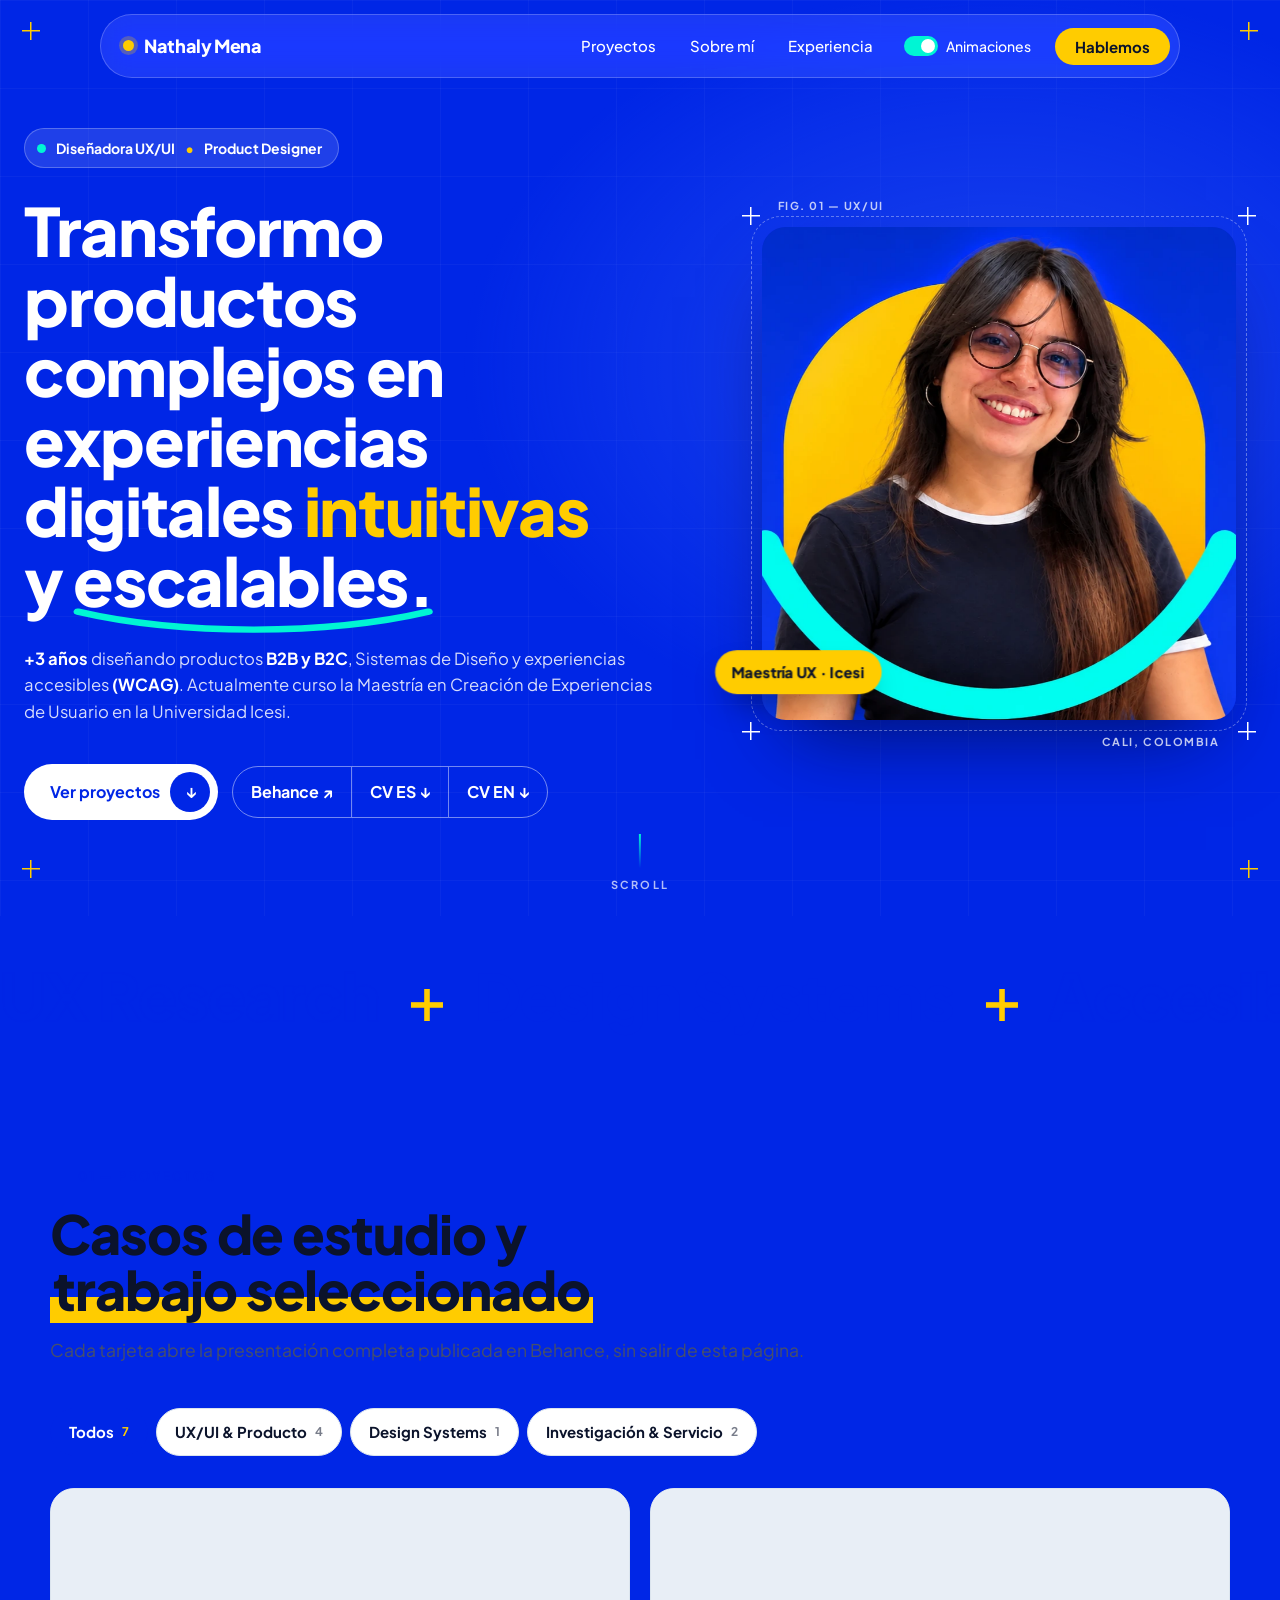
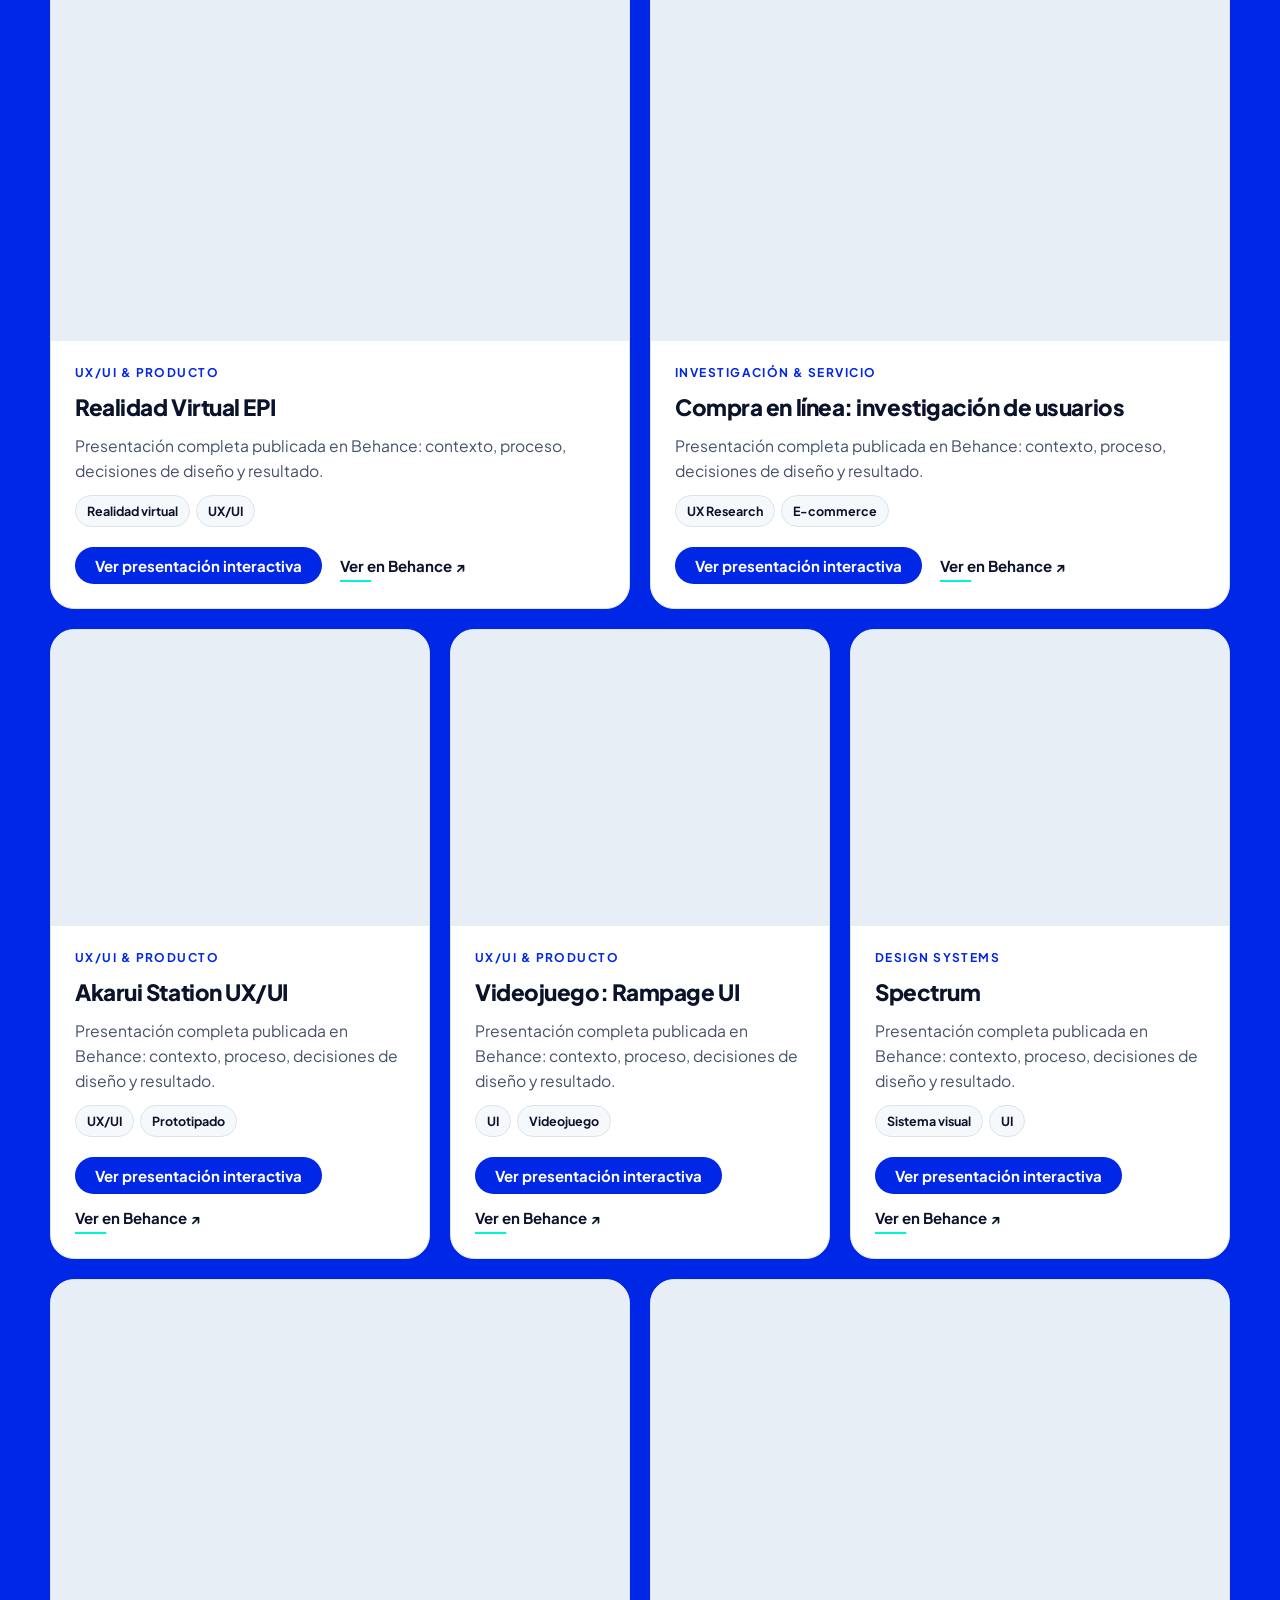
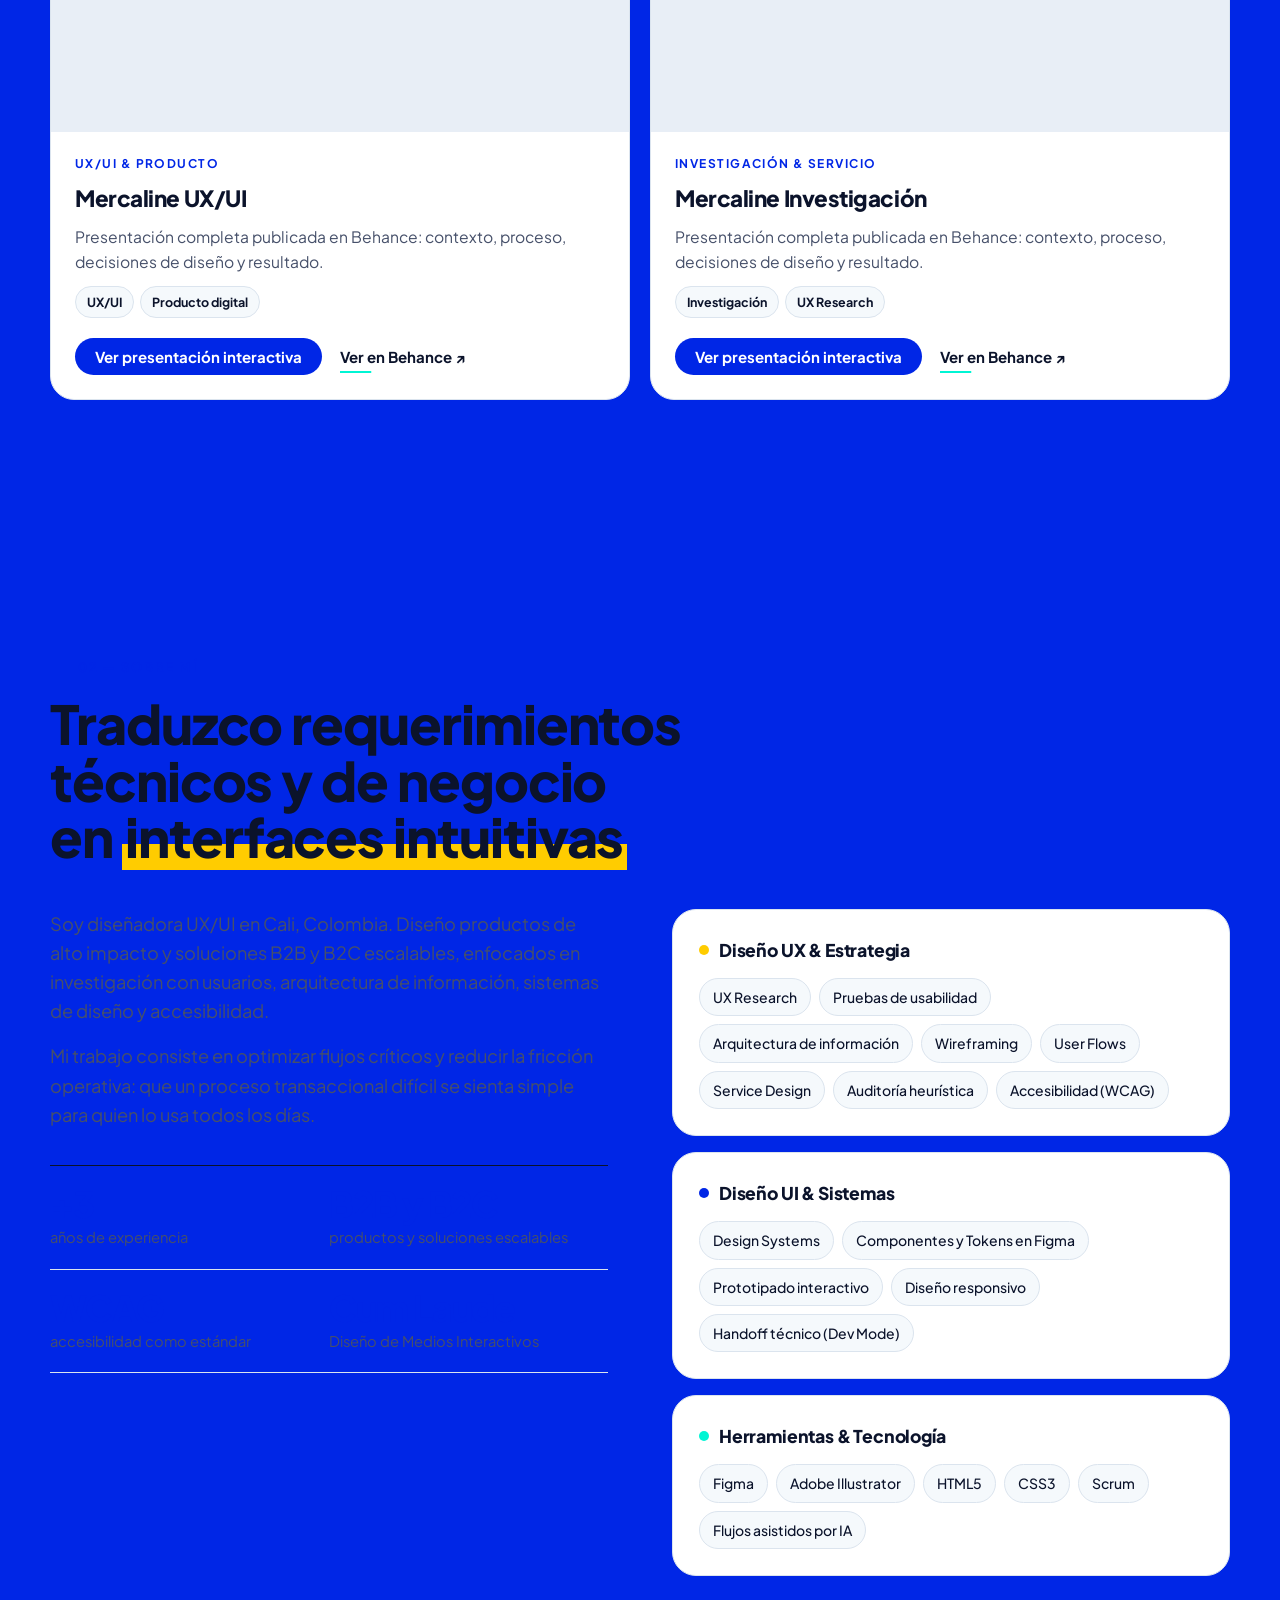
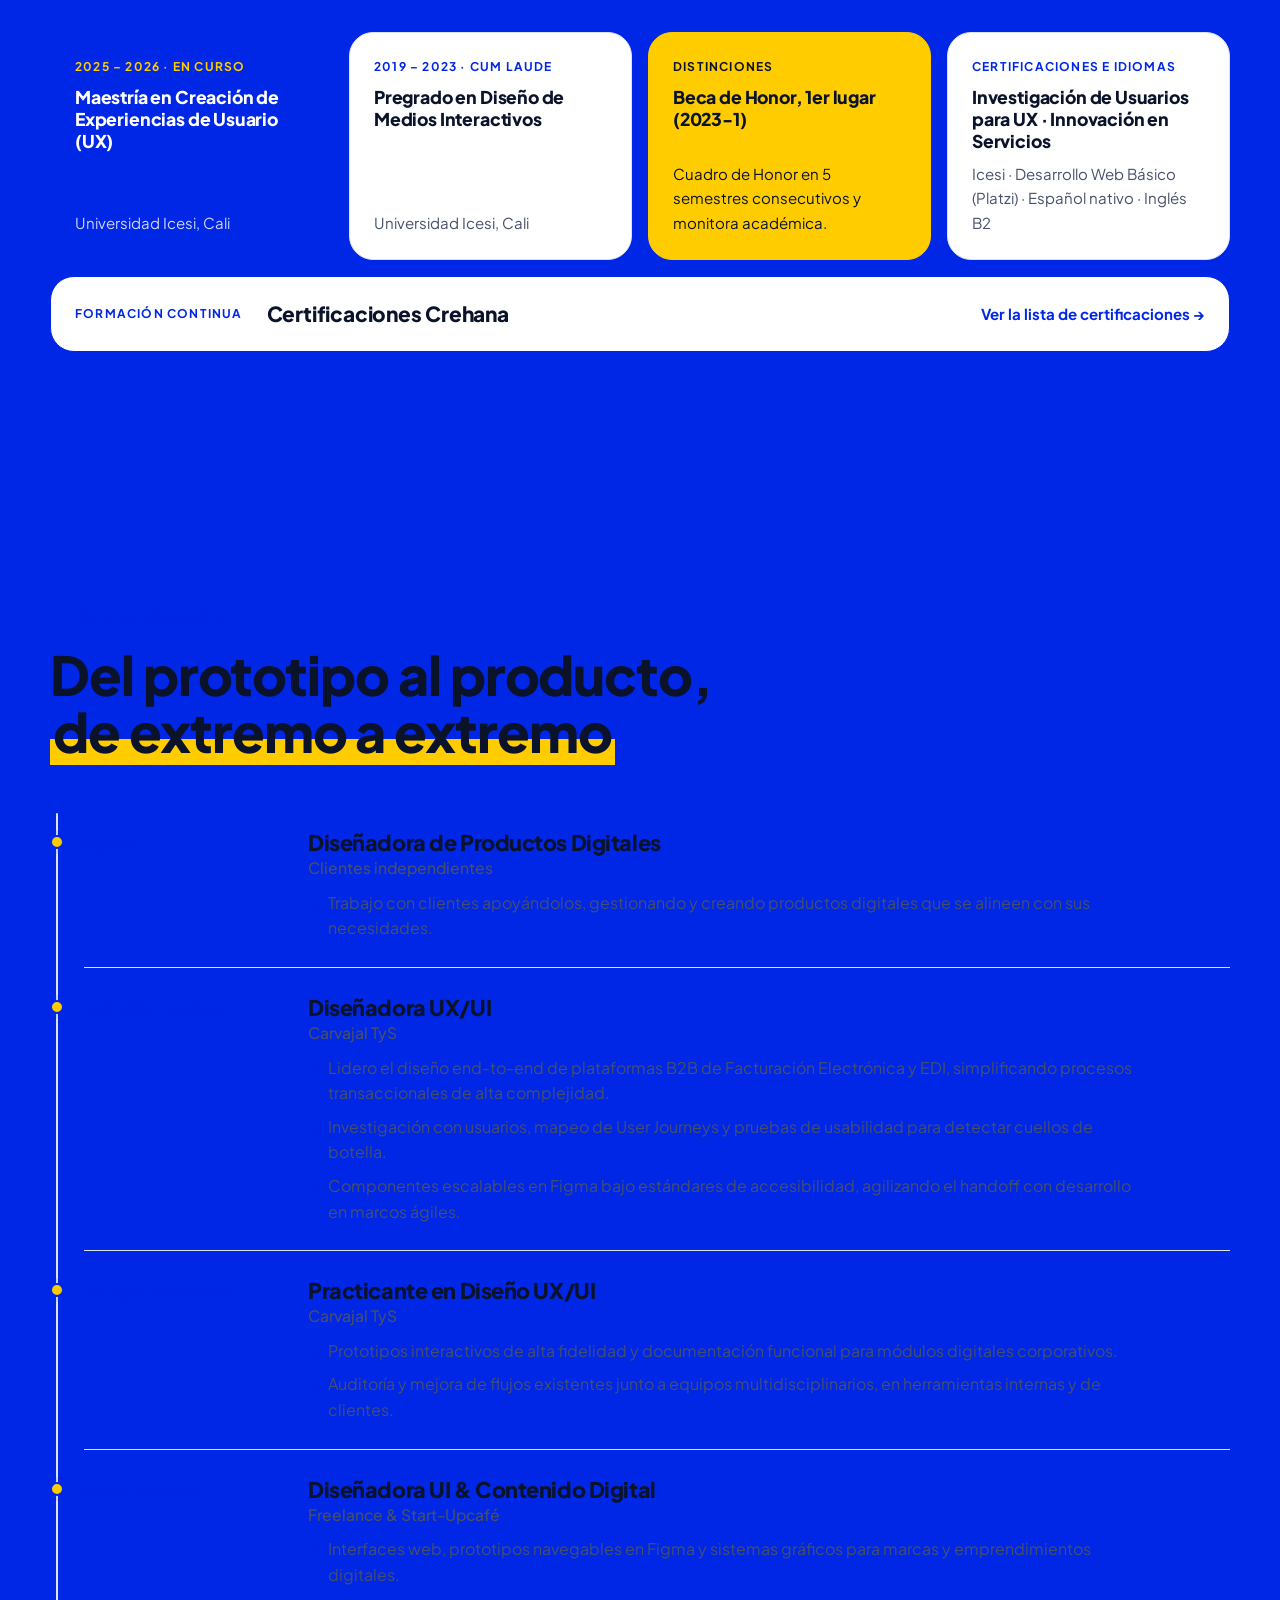
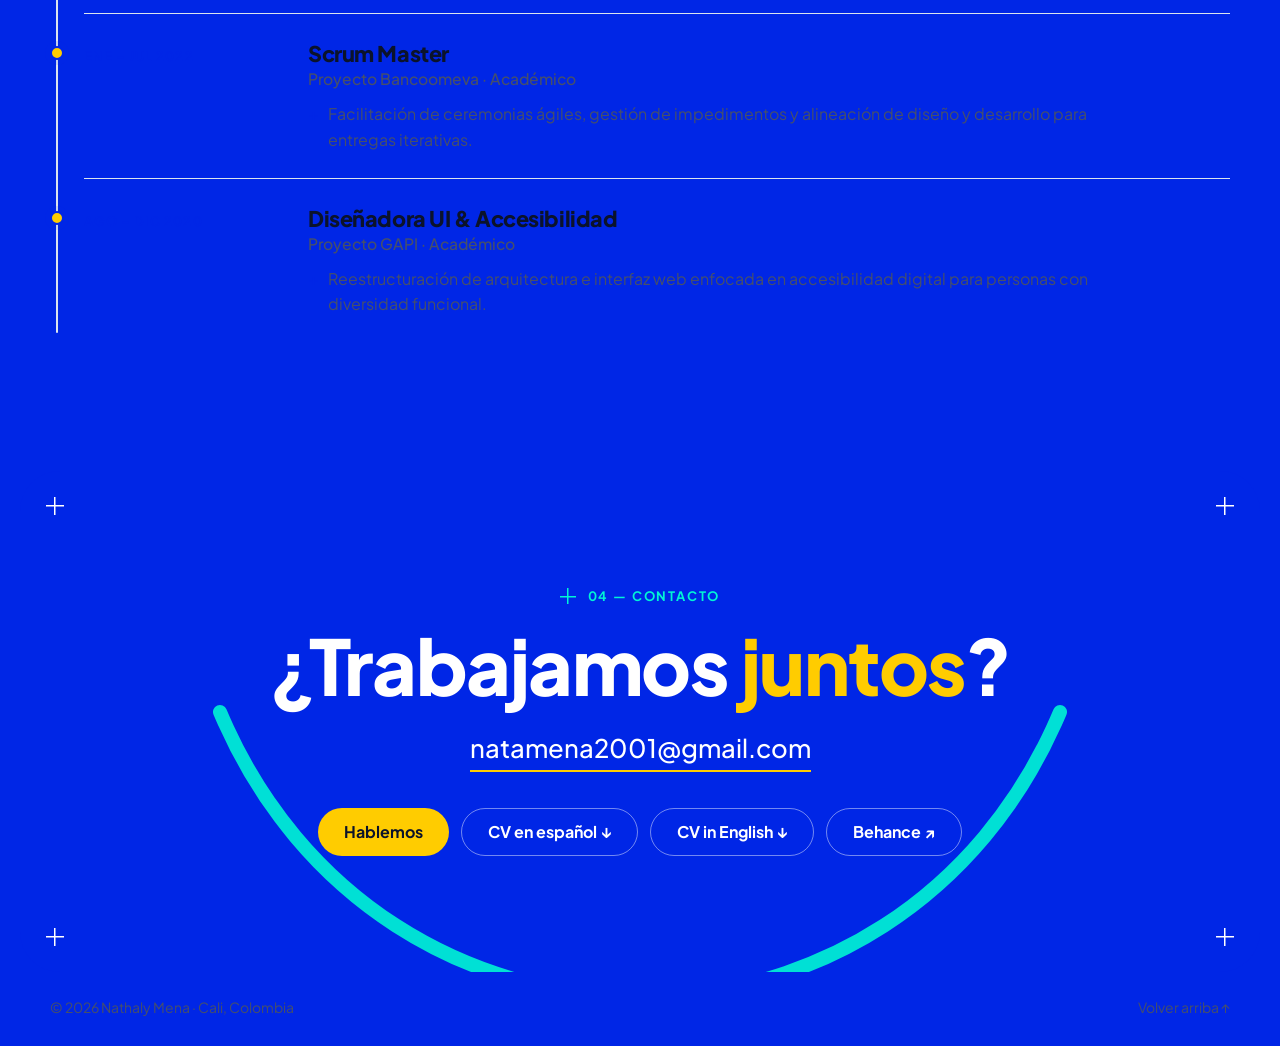
==== commit 43704811: "Update portfolio: bilingual CVs, Behance previews, static mode, content edits Co-Authored-By: Claude" ====
--- a/index.html
+++ b/index.html
@@ -4,7 +4,7 @@
 <meta charset="utf-8">
 <meta name="viewport" content="width=device-width, initial-scale=1">
 <title>Nathaly Mena — Diseñadora UX/UI</title>
-<meta name="description" content="Portafolio de Nathaly Mena, Diseñadora UX/UI y Product Designer. Productos B2B, Sistemas de Diseño y Accesibilidad (WCAG).">
+<meta name="description" content="Portafolio de Nathaly Mena, Diseñadora UX/UI y Product Designer. Productos B2B y B2C, Sistemas de Diseño y Accesibilidad (WCAG).">
 <meta name="theme-color" content="#0026E6">
 <link rel="preconnect" href="https://fonts.googleapis.com">
 <link rel="preconnect" href="https://fonts.gstatic.com" crossorigin>
@@ -31,6 +31,9 @@
     <a href="#proyectos">Proyectos</a>
     <a href="#sobre-mi">Sobre mí</a>
     <a href="#experiencia">Experiencia</a>
+    <button class="motion" id="motionToggle" type="button" role="switch" aria-checked="true" title="Activa o desactiva las animaciones de la página">
+      <span class="motion__track" aria-hidden="true"><span></span></span><span class="motion__label">Animaciones</span>
+    </button>
     <a class="btn btn--yellow btn--sm" href="#contacto">Hablemos</a>
   </div>
 </nav>
@@ -48,14 +51,15 @@
           <span class="arc-word">escalables.<svg viewBox="0 0 300 26" preserveAspectRatio="none" aria-hidden="true"><path d="M4 4 C 90 30, 210 30, 296 4"/></svg></span>
         </h1>
         <p class="hero__sub" data-reveal style="--d:.16s">
-          <strong>+3 años</strong> diseñando productos <strong>B2B</strong>, Sistemas de Diseño y experiencias accesibles
+          <strong>+3 años</strong> diseñando productos <strong>B2B y B2C</strong>, Sistemas de Diseño y experiencias accesibles
           <strong>(WCAG)</strong>. Actualmente curso la Maestría en Creación de Experiencias de Usuario en la Universidad Icesi.
         </p>
         <div class="hero__cta" data-reveal style="--d:.24s">
           <a class="btn btn--hero" href="#proyectos">Ver proyectos <span class="btn__ico" aria-hidden="true">↓</span></a>
           <span class="split">
-            <a data-behance href="https://www.behance.net/" target="_blank" rel="noopener">Behance <span aria-hidden="true">↗</span></a>
-            <a href="./assets/CV-Nathaly-Mena.pdf" download>CV <span aria-hidden="true">↓</span></a>
+            <a data-behance href="https://www.behance.net/nathalymena" target="_blank" rel="noopener">Behance <span aria-hidden="true">↗</span></a>
+            <a href="./assets/Nathaly-Mena-CV-ES.pdf" download aria-label="Descargar hoja de vida en español">CV ES <span aria-hidden="true">↓</span></a>
+            <a href="./assets/Nathaly-Mena-CV-EN.pdf" download aria-label="Download résumé in English" lang="en">CV EN <span aria-hidden="true">↓</span></a>
           </span>
         </div>
       </div>
@@ -109,11 +113,11 @@
 
     <div class="about">
       <div class="about__text" data-reveal>
-        <p>Soy diseñadora UX/UI en Cali, Colombia. Diseño productos digitales complejos y soluciones B2B escalables, con foco en investigación con usuarios, arquitectura de información, sistemas de diseño y accesibilidad.</p>
+        <p>Soy diseñadora UX/UI en Cali, Colombia. Diseño productos de alto impacto y soluciones B2B y B2C escalables, enfocados en investigación con usuarios, arquitectura de información, sistemas de diseño y accesibilidad.</p>
         <p>Mi trabajo consiste en optimizar flujos críticos y reducir la fricción operativa: que un proceso transaccional difícil se sienta simple para quien lo usa todos los días.</p>
         <ul class="facts">
           <li><b>+3</b><span>años de experiencia</span></li>
-          <li><b>B2B</b><span>Facturación Electrónica y EDI</span></li>
+          <li><b>B2B y B2C</b><span>productos y soluciones escalables</span></li>
           <li><b>WCAG</b><span>accesibilidad como estándar</span></li>
           <li><b>Cum Laude</b><span>Diseño de Medios Interactivos</span></li>
         </ul>
@@ -156,6 +160,11 @@
         <h3>Investigación de Usuarios para UX · Innovación en Servicios</h3>
         <p>Icesi · Desarrollo Web Básico (Platzi) · Español nativo · Inglés B2</p>
       </article>
+      <button class="edu__item edu__item--cta" id="certOpen" type="button" aria-haspopup="dialog" data-reveal="scale" style="--d:.32s">
+        <span class="edu__date">Formación continua</span>
+        <h3>Certificaciones Crehana</h3>
+        <p>Ver la lista de certificaciones <span aria-hidden="true">→</span></p>
+      </button>
     </div>
   </div>
 </section>
@@ -171,6 +180,15 @@
     <ol class="timeline" id="timeline">
       <span class="timeline__fill" id="timelineFill" aria-hidden="true"></span>
       <li data-reveal>
+        <div class="tl__when">Actual</div>
+        <div class="tl__body">
+          <h3>Diseñadora de Productos Digitales <span>Clientes independientes</span></h3>
+          <ul>
+            <li>Trabajo con clientes apoyándolos, gestionando y creando productos digitales que se alineen con sus necesidades.</li>
+          </ul>
+        </div>
+      </li>
+      <li data-reveal>
         <div class="tl__when">Ene 2024 – Actual</div>
         <div class="tl__body">
           <h3>Diseñadora UX/UI <span>Carvajal TyS</span></h3>
@@ -229,12 +247,13 @@
     <i class="reg reg--tl"></i><i class="reg reg--tr"></i><i class="reg reg--bl"></i><i class="reg reg--br"></i>
     <svg class="contact__arc" viewBox="0 0 900 320" aria-hidden="true"><path d="M30 20 C 190 400, 710 400, 870 20"/></svg>
     <p class="eyebrow eyebrow--light"><i class="plus"></i>04 — Contacto</p>
-    <h2>¿Diseñamos algo <span class="hl">juntos</span>?</h2>
+    <h2>¿Trabajamos <span class="hl">juntos</span>?</h2>
     <a class="contact__mail" href="mailto:natamena2001@gmail.com">natamena2001@gmail.com</a>
     <div class="contact__cta">
       <a class="btn btn--yellow" href="mailto:natamena2001@gmail.com">Hablemos</a>
-      <a class="btn btn--ghost" href="./assets/CV-Nathaly-Mena.pdf" download>Descargar CV ↓</a>
-      <a class="btn btn--ghost" data-behance href="https://www.behance.net/" target="_blank" rel="noopener">Behance ↗</a>
+      <a class="btn btn--ghost" href="./assets/Nathaly-Mena-CV-ES.pdf" download>CV en español ↓</a>
+      <a class="btn btn--ghost" href="./assets/Nathaly-Mena-CV-EN.pdf" download lang="en">CV in English ↓</a>
+      <a class="btn btn--ghost" data-behance href="https://www.behance.net/nathalymena" target="_blank" rel="noopener">Behance ↗</a>
     </div>
   </div>
   <div class="foot wrap">
@@ -263,6 +282,18 @@
   </div>
 </dialog>
 
+<!-- ============ MODAL CERTIFICACIONES ============ -->
+<dialog class="modal modal--sm" id="certModal" aria-labelledby="certTitle">
+  <div class="modal__bar">
+    <div>
+      <p class="modal__cat">Formación continua</p>
+      <h3 id="certTitle">Certificaciones Crehana</h3>
+    </div>
+    <div class="modal__tools"><button class="icon icon--close" id="certClose" aria-label="Cerrar certificaciones">✕</button></div>
+  </div>
+  <ol class="certs" id="certList"></ol>
+</dialog>
+
 <script src="script.js"></script>
 </body>
 </html>
--- a/styles.css
+++ b/styles.css
@@ -66,7 +66,7 @@
 .btn--line{border:1.5px solid var(--line);color:var(--ink)}
 .btn--line:hover{border-color:var(--blue);color:var(--blue)}
 .split{display:inline-flex;border:1.5px solid rgba(255,255,255,.45);border-radius:999px;overflow:hidden;font-weight:700;font-size:16px}
-.split a{padding:17px 22px;line-height:1;transition:background .25s,color .25s}
+.split a{padding:17px 18px;line-height:1;transition:background .25s,color .25s}
 .split a+a{border-left:1.5px solid rgba(255,255,255,.45)}
 .split a:hover{background:var(--yellow);color:var(--ink)}
 
@@ -198,33 +198,22 @@
 .grid{display:grid;grid-template-columns:repeat(12,1fr);gap:20px}
 .pcard{grid-column:span 4;display:flex;flex-direction:column;background:#fff;border:1.5px solid var(--line);border-radius:var(--r);overflow:hidden;
   transition:transform .5s var(--ease),border-color .3s,box-shadow .5s}
-.pcard:nth-child(7n+1),.pcard:nth-child(7n+7){grid-column:span 7}
-.pcard:nth-child(7n+2),.pcard:nth-child(7n+6){grid-column:span 5}
-.grid[data-count="1"] .pcard,.grid[data-count="2"] .pcard{grid-column:span 6}
+.pcard:nth-child(7n+1),.pcard:nth-child(7n+2),.pcard:nth-child(7n+6),.pcard:nth-child(7n+7){grid-column:span 6}
+.grid[data-count="1"] .pcard,.grid[data-count="2"] .pcard,.grid[data-count="4"] .pcard{grid-column:span 6}
 .grid[data-count="3"] .pcard{grid-column:span 4}
 .js .pcard{opacity:0}
 .js .grid.is-in .pcard{animation:cardIn .8s var(--ease) calc(var(--i)*70ms) forwards}
 @keyframes cardIn{from{opacity:0;transform:translateY(26px) scale(.94)}to{opacity:1;transform:none}}
 .pcard:hover,.pcard:focus-within{border-color:var(--blue);box-shadow:0 30px 60px -34px rgba(0,38,230,.55)}
-.pcard__cover{position:relative;aspect-ratio:16/9.4;overflow:hidden;display:block;width:100%;text-align:left;background:var(--c-bg,var(--blue));color:var(--c-fg,#fff)}
-.pcard:nth-child(7n+1) .pcard__cover,.pcard:nth-child(7n+7) .pcard__cover{aspect-ratio:16/8}
+.pcard__cover{position:relative;aspect-ratio:404/316;overflow:hidden;background:#e8eef6}
 .pcard__cover img{position:absolute;inset:0;width:100%;height:100%;object-fit:cover;transition:transform .9s var(--ease)}
 .pcard:hover .pcard__cover img{transform:scale(1.05)}
-/* portada generativa (cuando aún no hay imagen) */
-.gen{position:absolute;inset:0}
-.gen__cap{position:absolute;left:50%;bottom:-6%;width:38%;aspect-ratio:1/1.25;translate:-50% 0;border-radius:999px 999px 0 0;background:var(--c-cap,var(--yellow));transition:transform .8s var(--ease)}
-.gen svg{position:absolute;left:50%;bottom:6%;width:50%;translate:-50% 0;overflow:visible}
-.gen path{fill:none;stroke:var(--c-arc,var(--teal));stroke-width:16;stroke-linecap:round;stroke-dasharray:520;stroke-dashoffset:0;transition:stroke-dashoffset .9s var(--ease)}
-.gen__num{position:absolute;left:22px;top:14px;font-weight:800;font-size:clamp(2.6rem,5vw,4.4rem);letter-spacing:-.04em;line-height:1;opacity:.95}
-.gen .reg{inset:auto;width:14px;height:14px;opacity:.8}
-.gen .reg--tr{top:18px;right:18px}.gen .reg--br{bottom:18px;right:18px}.gen .reg--bl{bottom:18px;left:18px}
-.pcard:hover .gen__cap{transform:translateY(-8%) scale(1.04)}
-.pcard:hover .gen path{animation:redraw 1s var(--ease)}
-@keyframes redraw{from{stroke-dashoffset:520}to{stroke-dashoffset:0}}
-.pcard:hover .gen .reg{transform:rotate(90deg)}
+.pcard__cover iframe{position:absolute;inset:0;width:100%;height:100%;border:0;pointer-events:none}
+.pcard__hit{position:absolute;inset:0;width:100%;height:100%;border-radius:0}
+.pcard__hit:focus-visible{outline-offset:-4px}
 .pcard__play{position:absolute;right:16px;top:16px;display:flex;align-items:center;gap:8px;background:rgba(11,19,43,.82);color:#fff;font-size:13px;font-weight:700;
   padding:8px 14px;border-radius:999px;opacity:0;transform:translateY(-6px);transition:opacity .3s,transform .4s var(--ease)}
-.pcard:hover .pcard__play,.pcard__cover:focus-visible .pcard__play{opacity:1;transform:none}
+.pcard:hover .pcard__play,.pcard__hit:focus-visible .pcard__play{opacity:1;transform:none}
 .pcard__body{padding:22px 24px 24px;display:flex;flex-direction:column;gap:12px;flex:1}
 .pcard__cat{font-size:12px;font-weight:700;letter-spacing:.12em;text-transform:uppercase;color:var(--blue)}
 .pcard h3{font-size:1.4rem;font-weight:800;letter-spacing:-.02em;line-height:1.2}
@@ -238,7 +227,7 @@
 .link:hover::after{transform:scaleX(1);background:var(--blue)}
 .empty{grid-column:1/-1;padding:48px;text-align:center;color:var(--ink-2);border:1.5px dashed var(--line);border-radius:var(--r)}
 @media (max-width:980px){.pcard,.pcard:nth-child(n){grid-column:span 6!important}}
-@media (max-width:640px){.pcard,.pcard:nth-child(n){grid-column:1/-1!important}.pcard__cover,.pcard:nth-child(n) .pcard__cover{aspect-ratio:16/10}}
+@media (max-width:640px){.pcard,.pcard:nth-child(n){grid-column:1/-1!important}}
 
 /* ---------- Sobre mí ---------- */
 .about{display:grid;grid-template-columns:1fr 1fr;gap:clamp(28px,5vw,72px);align-items:start}
@@ -332,6 +321,45 @@
   #modalLink{margin-right:auto;order:-1}
 }
 
+/* ---------- Interruptor de animaciones ---------- */
+.motion{display:inline-flex;align-items:center;gap:8px;padding:8px 12px;border-radius:999px;font-size:14px;font-weight:500;white-space:nowrap;transition:background .25s}
+.motion:hover{background:rgba(255,255,255,.16)}
+.past-hero .motion:hover{background:rgba(0,38,230,.08)}
+.motion__track{width:34px;height:20px;border-radius:999px;background:rgba(127,140,170,.55);position:relative;transition:background .25s;flex:none}
+.motion__track span{position:absolute;top:3px;left:3px;width:14px;height:14px;border-radius:50%;background:#fff;transition:transform .25s}
+.motion[aria-checked=true] .motion__track{background:var(--teal)}
+.past-hero .motion[aria-checked=true] .motion__track{background:var(--blue)}
+.motion[aria-checked=true] .motion__track span{transform:translateX(14px)}
+@media (max-width:900px) and (min-width:761px){.motion__label{position:absolute;width:1px;height:1px;overflow:hidden;clip-path:inset(50%)}}
+@media (max-width:760px){.motion{justify-content:space-between;flex-direction:row-reverse;padding:10px 15px}}
+
+/* ---------- Certificaciones ---------- */
+.edu__item--cta{grid-column:1/-1;min-height:0;flex-direction:row;flex-wrap:wrap;align-items:center;gap:8px 24px;text-align:left;border-color:var(--blue);cursor:pointer;
+  transition:background .3s,color .3s,opacity .8s var(--ease) var(--d,0s),transform .9s var(--ease) var(--d,0s)}
+.edu__item--cta h3{font-size:1.3rem}
+.edu__item--cta p{margin:0 0 0 auto;font-weight:700;color:var(--blue)}
+.edu__item--cta:hover{background:var(--blue);color:#fff}
+.edu__item--cta:hover .edu__date{color:var(--yellow)}.edu__item--cta:hover p{color:#fff}
+.modal--sm{width:min(560px,100% - 24px);height:auto;max-height:min(80vh,720px)}
+.certs{overflow:auto;padding:10px 26px 26px;counter-reset:c}
+.certs li{display:flex;justify-content:space-between;gap:16px;align-items:baseline;padding:14px 0;border-bottom:1px solid var(--line);font-weight:500;counter-increment:c}
+.certs li:last-child{border-bottom:0}
+.certs li>span::before{content:counter(c,decimal-leading-zero);color:var(--blue);font-weight:800;margin-right:12px;font-size:.85em}
+.certs a:hover{color:var(--blue)}
+.certs small{color:var(--ink-2);font-weight:700;flex:none}
+.certs__empty{color:var(--ink-2);justify-content:center!important;padding:36px 0!important}
+
+/* ---------- Modo estático (interruptor) ---------- */
+.static{scroll-behavior:auto}
+.static *,.static *::before,.static *::after{animation-duration:.01ms!important;animation-iteration-count:1!important;transition-duration:.01ms!important;transition-delay:0s!important}
+.static.js [data-reveal],.static.js .pcard{opacity:1;transform:none}
+.static .hero__panel,.static .hero__copy,.static .hero__visual,.static .frame,.static .frame__img img,.static .frame .reg,.static .frame__chip,
+.static .btn:hover,.static .pcard:hover .pcard__cover img,.static .chips li:hover,.static .filter:hover,.static .icon--close:hover{transform:none}
+.static .hero__copy{opacity:1}
+.static .badge__pulse,.static .hero__scroll span,.static .modal__loader .reg{animation:none}
+.static body{background:var(--base)}
+.static .hero__scroll{display:none}
+
 /* ---------- Movimiento reducido ---------- */
 @media (prefers-reduced-motion:reduce){
   html{scroll-behavior:auto}
